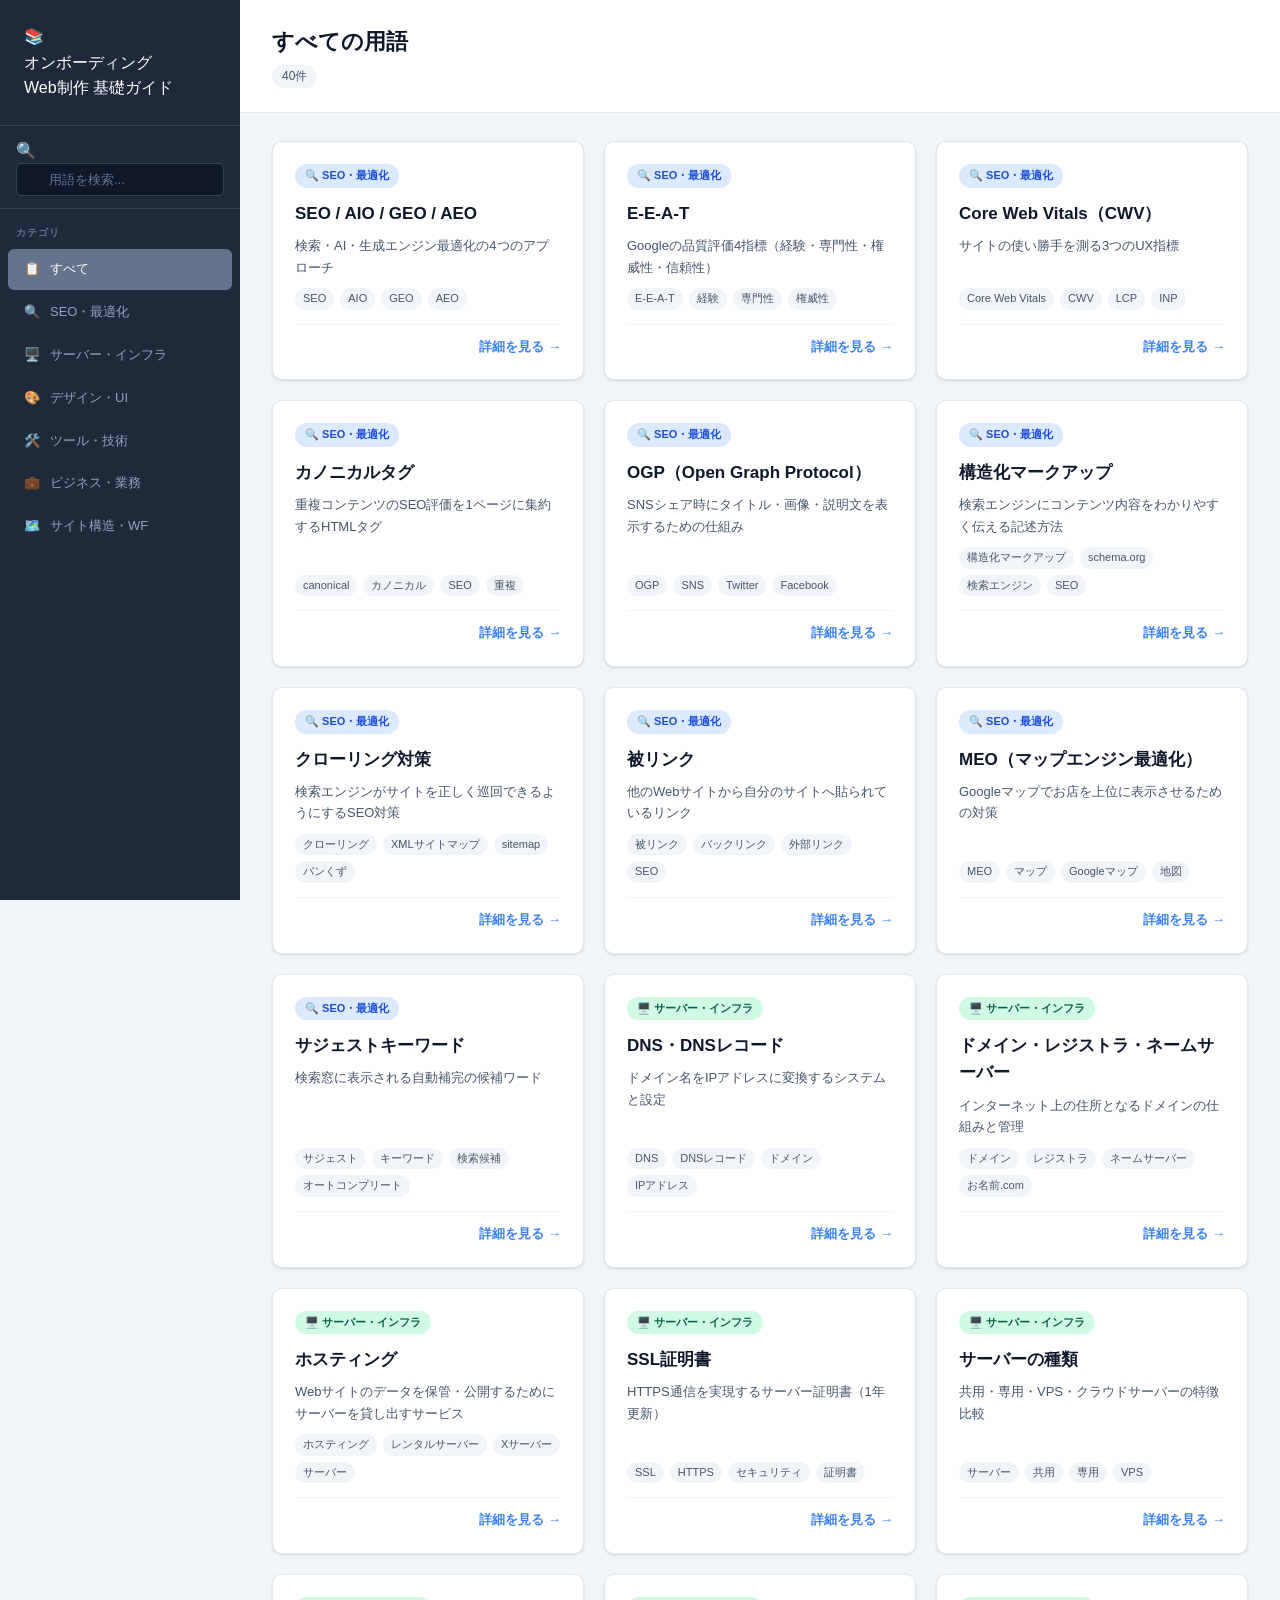
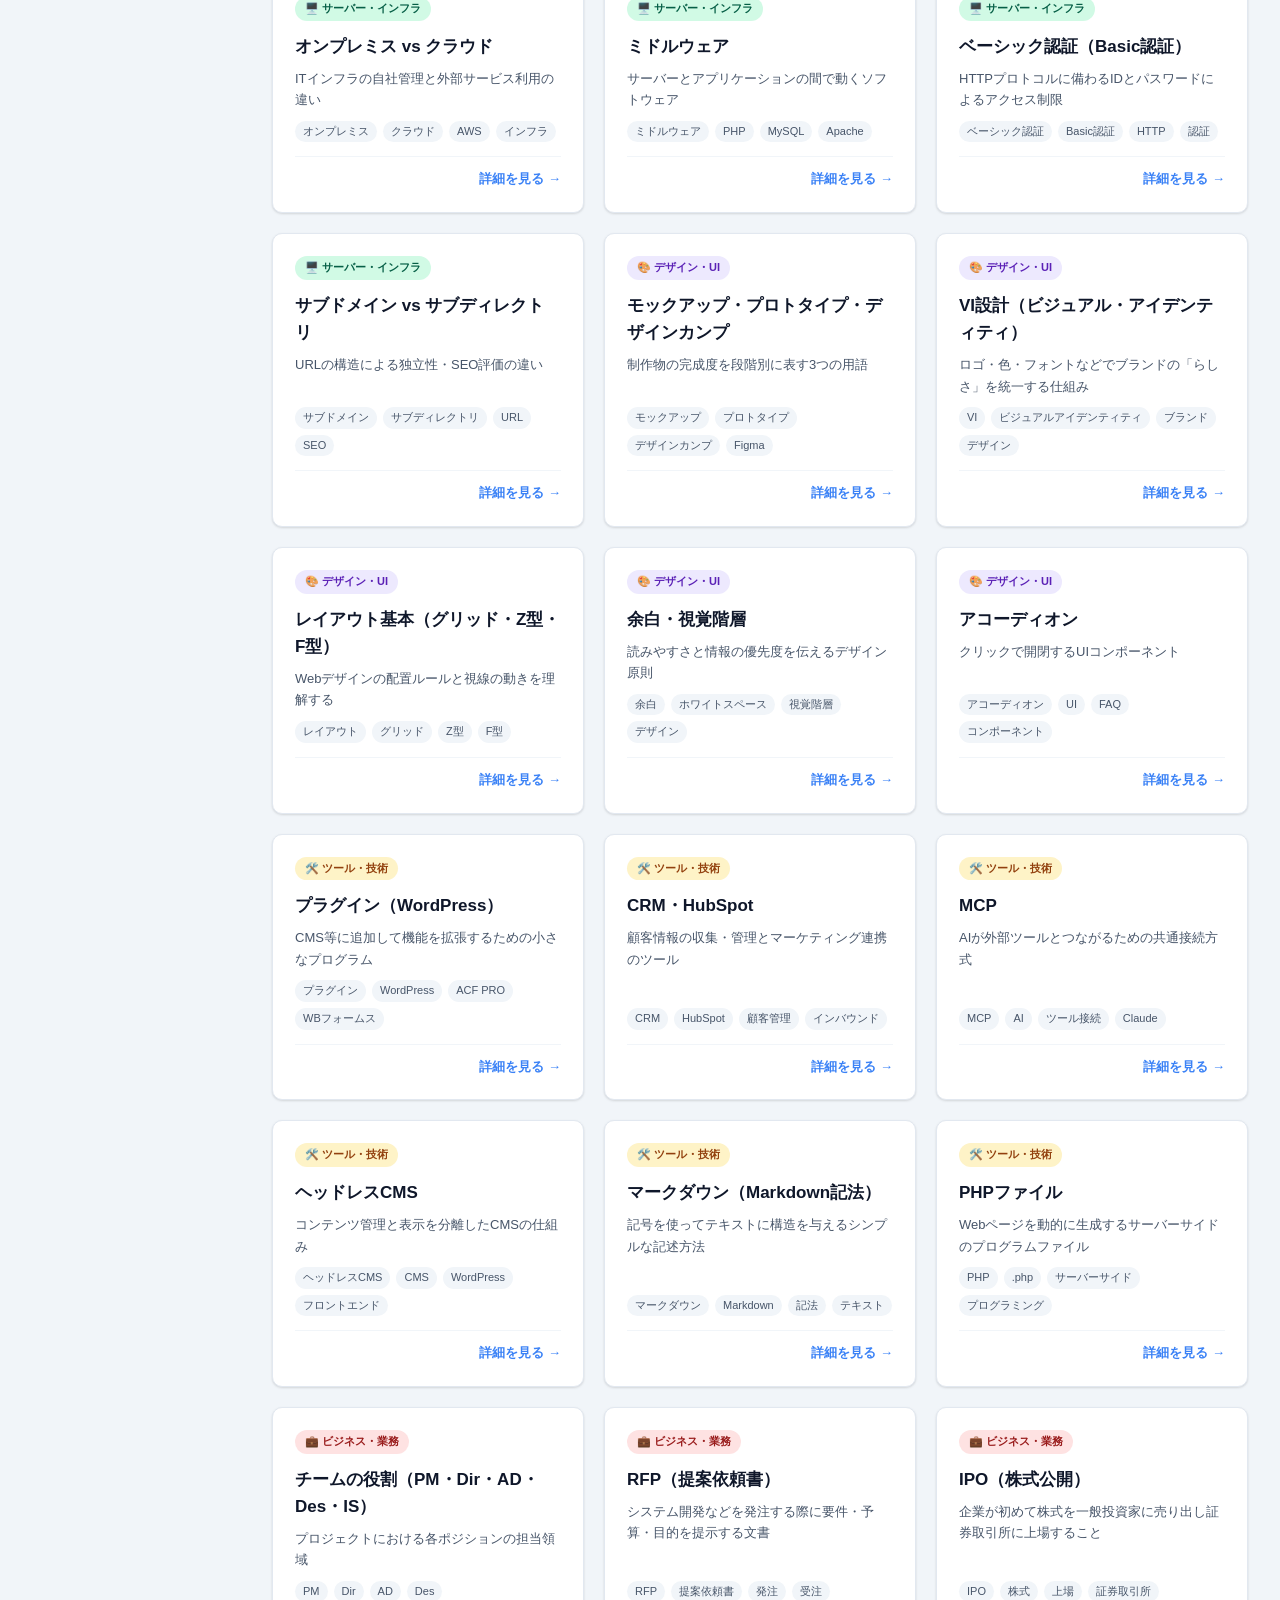
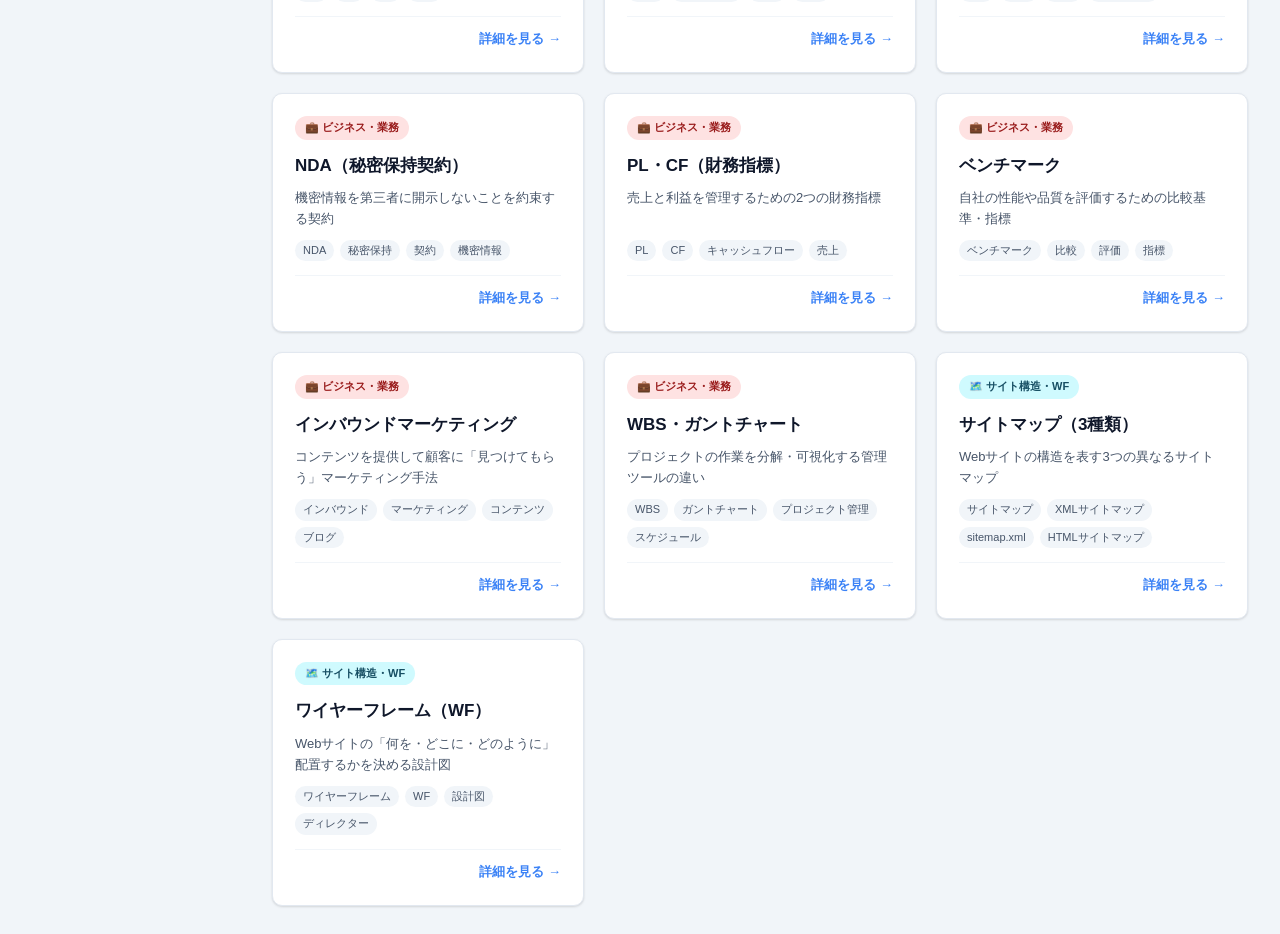
==== index.html @ 0ce2e7a3 "Add onboarding guide site Web制作オンボーディングガイドの初回リリース。 SEO・サーバー・デザイン・ツール・ビジネス・サイト構造の6カテゴリ、40用語を収録。 左サイドバ" ====
<!DOCTYPE html>
<html lang="ja">
<head>
  <meta charset="UTF-8">
  <meta name="viewport" content="width=device-width, initial-scale=1.0">
  <title>オンボーディングガイド | Web制作基礎知識</title>
  <link rel="stylesheet" href="style.css">
</head>
<body>
<div class="layout">

  <!-- ===== SIDEBAR ===== -->
  <aside class="sidebar">
    <div class="sidebar-logo">
      <span class="sidebar-logo-icon">📚</span>
      <div>
        <div class="sidebar-logo-title">オンボーディング</div>
        <div class="sidebar-logo-sub">Web制作 基礎ガイド</div>
      </div>
    </div>

    <div class="sidebar-search">
      <span class="sidebar-search-icon">🔍</span>
      <input type="text" id="searchInput" placeholder="用語を検索..." oninput="handleSearch(this.value)">
    </div>

    <nav class="sidebar-nav">
      <div class="nav-section">カテゴリ</div>
      <div id="categoryList"></div>
    </nav>
  </aside>

  <!-- ===== MAIN ===== -->
  <main class="main-content">
    <div class="content-header">
      <h1 id="pageTitle">すべての用語</h1>
      <div class="meta">
        <span id="termCount" class="count-badge">0件</span>
        <span id="searchLabel" class="search-label" style="display:none"></span>
      </div>
    </div>

    <div class="cards-grid" id="cardsGrid"></div>
    <div class="empty-state" id="emptyState" style="display:none">
      <div style="font-size:48px;margin-bottom:16px">🔍</div>
      <h3>該当する用語が見つかりません</h3>
      <p>別のキーワードで検索してみてください</p>
    </div>
  </main>
</div>

<script src="data.js"></script>
<script>
  let currentCategory = 'all';
  let currentSearch = '';

  // ── カテゴリリストを描画
  function renderCategories() {
    const list = document.getElementById('categoryList');
    list.innerHTML = CATEGORIES.map(cat => `
      <div class="nav-item ${cat.id === currentCategory ? 'active' : ''}"
           onclick="selectCategory('${cat.id}')"
           style="${cat.id === currentCategory ? 'background:'+cat.color : ''}">
        <span class="nav-item-icon">${cat.icon}</span>
        <span class="nav-item-label">${cat.label}</span>
      </div>
    `).join('');
  }

  // ── カード一覧を描画
  function renderCards() {
    const filtered = TERMS.filter(t => {
      const matchCat = currentCategory === 'all' || t.category === currentCategory;
      const q = currentSearch.toLowerCase();
      const matchSearch = !q
        || t.title.toLowerCase().includes(q)
        || t.shortDesc.toLowerCase().includes(q)
        || t.tags.some(tag => tag.toLowerCase().includes(q));
      return matchCat && matchSearch;
    });

    const grid = document.getElementById('cardsGrid');
    const empty = document.getElementById('emptyState');
    const countEl = document.getElementById('termCount');

    countEl.textContent = filtered.length + '件';

    if (filtered.length === 0) {
      grid.style.display = 'none';
      empty.style.display = 'block';
      return;
    }
    grid.style.display = 'grid';
    empty.style.display = 'none';

    const cat = CATEGORIES.find(c => c.id === currentCategory) || CATEGORIES[0];

    grid.innerHTML = filtered.map(term => {
      const termCat = CATEGORIES.find(c => c.id === term.category);
      const tagClass = 'tag-' + term.category;
      return `
        <div class="term-card" onclick="goDetail('${term.id}')">
          <span class="card-category-tag ${tagClass}">${termCat ? termCat.icon + ' ' + termCat.label : ''}</span>
          <div class="card-title">${highlight(term.title, currentSearch)}</div>
          <div class="card-desc">${highlight(term.shortDesc, currentSearch)}</div>
          <div class="card-tags">
            ${term.tags.slice(0,4).map(t => `<span class="tag">${t}</span>`).join('')}
          </div>
          <div class="card-footer">
            <span class="card-link">詳細を見る →</span>
          </div>
        </div>`;
    }).join('');
  }

  // ── ページタイトル更新
  function updateTitle() {
    const cat = CATEGORIES.find(c => c.id === currentCategory);
    document.getElementById('pageTitle').textContent =
      currentCategory === 'all' ? 'すべての用語' : cat.label;

    const label = document.getElementById('searchLabel');
    if (currentSearch) {
      label.style.display = 'inline';
      label.textContent = '「' + currentSearch + '」で検索中';
    } else {
      label.style.display = 'none';
    }
  }

  // ── カテゴリ選択
  function selectCategory(id) {
    currentCategory = id;
    currentSearch = '';
    document.getElementById('searchInput').value = '';
    updateTitle();
    renderCategories();
    renderCards();
  }

  // ── 検索
  function handleSearch(val) {
    currentSearch = val;
    updateTitle();
    renderCards();
  }

  // ── 詳細ページへ
  function goDetail(id) {
    location.href = 'detail.html?id=' + id;
  }

  // ── 検索ハイライト
  function highlight(text, q) {
    if (!q) return text;
    const re = new RegExp('(' + q.replace(/[.*+?^${}()|[\]\\]/g, '\\$&') + ')', 'gi');
    return text.replace(re, '<mark>$1</mark>');
  }

  // ── URL パラメータからカテゴリ復元
  const params = new URLSearchParams(location.search);
  if (params.get('category')) currentCategory = params.get('category');

  // ── 初期描画
  renderCategories();
  updateTitle();
  renderCards();
</script>
</body>
</html>
---- style.css ----
/* ============================================================
   Japanese Web Development Onboarding Guide - Shared Styles
   ============================================================ */

/* CSS Variables */
:root {
  --sidebar-bg: #1e293b;
  --sidebar-width: 240px;
  --primary: #3b82f6;
  --primary-dark: #2563eb;
  --accent: #7c3aed;
  --success: #059669;
  --warning: #d97706;
  --danger: #dc2626;
  --cyan: #0891b2;

  --gray-50: #f8fafc;
  --gray-100: #f1f5f9;
  --gray-200: #e2e8f0;
  --gray-300: #cbd5e1;
  --gray-400: #94a3b8;
  --gray-500: #64748b;
  --gray-600: #475569;
  --gray-700: #334155;
  --gray-800: #1e293b;
  --gray-900: #0f172a;

  --radius: 10px;
  --shadow: 0 1px 3px rgba(0,0,0,0.08), 0 1px 2px rgba(0,0,0,0.06);
  --shadow-lg: 0 10px 15px -3px rgba(0,0,0,0.1), 0 4px 6px -2px rgba(0,0,0,0.05);
}

/* Reset & Base */
*, *::before, *::after {
  box-sizing: border-box;
  margin: 0;
  padding: 0;
}

html {
  font-size: 16px;
}

body {
  font-family: -apple-system, BlinkMacSystemFont, 'Segoe UI', 'Noto Sans JP', sans-serif;
  color: var(--gray-900);
  background: #f1f5f9;
  line-height: 1.6;
}

/* ============================================================
   Layout
   ============================================================ */

.layout {
  display: flex;
  min-height: 100vh;
}

.sidebar {
  position: fixed;
  left: 0;
  top: 0;
  width: var(--sidebar-width);
  height: 100vh;
  background: var(--sidebar-bg);
  overflow-y: auto;
  z-index: 100;
  /* Hide scrollbar */
  scrollbar-width: none;
  -ms-overflow-style: none;
}

.sidebar::-webkit-scrollbar {
  display: none;
}

.main-content {
  margin-left: var(--sidebar-width);
  flex: 1;
  min-height: 100vh;
  background: #f1f5f9;
}

/* ============================================================
   Sidebar Styles
   ============================================================ */

.sidebar-logo {
  padding: 24px;
  border-bottom: 1px solid #334155;
  color: #ffffff;
}

.sidebar-logo .logo-title {
  font-size: 14px;
  font-weight: 700;
  color: #ffffff;
  display: block;
}

.sidebar-logo .logo-subtitle {
  font-size: 11px;
  color: #64748b;
  display: block;
  margin-top: 4px;
}

.sidebar-search {
  padding: 12px 16px;
  border-bottom: 1px solid #334155;
}

.sidebar-search .search-wrap {
  position: relative;
}

.sidebar-search .search-icon {
  position: absolute;
  left: 10px;
  top: 50%;
  transform: translateY(-50%);
  color: #64748b;
  font-size: 14px;
  pointer-events: none;
}

.sidebar-search input {
  width: 100%;
  background: #0f172a;
  color: #ffffff;
  border: 1px solid #334155;
  border-radius: 6px;
  padding: 8px 10px 8px 32px;
  font-size: 13px;
  outline: none;
  transition: border-color 0.2s;
}

.sidebar-search input::placeholder {
  color: #64748b;
}

.sidebar-search input:focus {
  border-color: var(--primary);
}

.nav-section {
  padding: 16px 16px 6px;
  font-size: 10px;
  font-weight: 700;
  letter-spacing: 0.1em;
  text-transform: uppercase;
  color: #64748b;
}

.nav-item {
  display: flex;
  align-items: center;
  gap: 10px;
  padding: 10px 16px;
  color: #94a3b8;
  cursor: pointer;
  border-radius: 6px;
  margin: 2px 8px;
  font-size: 13px;
  transition: background 0.15s, color 0.15s;
  user-select: none;
}

.nav-item:hover {
  background: #334155;
  color: #ffffff;
}

.nav-item.active {
  background: var(--primary);
  color: #ffffff;
}

.nav-item .nav-icon {
  font-size: 16px;
  flex-shrink: 0;
}

.nav-item .nav-label {
  flex: 1;
}

.nav-item .nav-count {
  font-size: 11px;
  background: rgba(255,255,255,0.15);
  border-radius: 999px;
  padding: 1px 7px;
}

/* ============================================================
   Main Content Header
   ============================================================ */

.content-header {
  background: #ffffff;
  padding: 24px 32px;
  border-bottom: 1px solid var(--gray-200);
  position: sticky;
  top: 0;
  z-index: 10;
}

.content-header h1 {
  font-size: 22px;
  font-weight: 700;
  color: var(--gray-900);
}

.content-header .meta {
  display: flex;
  gap: 12px;
  align-items: center;
  margin-top: 6px;
  color: var(--gray-500);
  font-size: 13px;
}

.content-header .meta .count-badge {
  background: var(--gray-100);
  border-radius: 999px;
  padding: 2px 10px;
  font-size: 12px;
  color: var(--gray-600);
}

/* ============================================================
   Card Grid
   ============================================================ */

.cards-grid {
  display: grid;
  grid-template-columns: repeat(auto-fill, minmax(300px, 1fr));
  gap: 20px;
  padding: 28px 32px;
}

.term-card {
  background: #ffffff;
  border: 1px solid var(--gray-200);
  border-radius: var(--radius);
  padding: 22px;
  box-shadow: var(--shadow);
  cursor: pointer;
  transition: transform 0.2s, box-shadow 0.2s;
  display: flex;
  flex-direction: column;
}

.term-card:hover {
  transform: translateY(-3px);
  box-shadow: var(--shadow-lg);
}

.card-category-tag {
  display: inline-block;
  font-size: 11px;
  font-weight: 700;
  padding: 3px 10px;
  border-radius: 999px;
  width: fit-content;
  margin-bottom: 12px;
}

.card-title {
  font-size: 17px;
  font-weight: 700;
  color: var(--gray-900);
  margin-bottom: 8px;
}

.card-desc {
  font-size: 13px;
  color: var(--gray-600);
  line-height: 1.65;
  flex: 1;
}

.card-footer {
  margin-top: 14px;
  padding-top: 12px;
  border-top: 1px solid var(--gray-100);
  display: flex;
  justify-content: flex-end;
}

.card-link {
  text-decoration: none;
  font-size: 13px;
  font-weight: 600;
  color: var(--primary);
}

.card-link:hover {
  text-decoration: underline;
}

.card-tags {
  display: flex;
  flex-wrap: wrap;
  gap: 6px;
  margin-top: 10px;
}

/* ============================================================
   Tag Pills
   ============================================================ */

.tag {
  display: inline-block;
  font-size: 11px;
  padding: 2px 8px;
  border-radius: 999px;
  background: var(--gray-100);
  color: var(--gray-600);
}

.tag-seo {
  background: #dbeafe;
  color: #1d4ed8;
}

.tag-server {
  background: #d1fae5;
  color: #065f46;
}

.tag-design {
  background: #ede9fe;
  color: #5b21b6;
}

.tag-tool {
  background: #fef3c7;
  color: #92400e;
}

.tag-biz {
  background: #fee2e2;
  color: #991b1b;
}

.tag-structure {
  background: #cffafe;
  color: #164e63;
}

/* ============================================================
   Detail Page
   ============================================================ */

.back-btn {
  display: inline-flex;
  align-items: center;
  gap: 6px;
  margin: 24px 32px;
  color: var(--gray-600);
  text-decoration: none;
  font-size: 14px;
  transition: color 0.15s;
}

.back-btn:hover {
  color: var(--primary);
}

.detail-header {
  padding: 0 32px 24px;
  border-bottom: 1px solid var(--gray-200);
  margin-bottom: 32px;
}

.detail-header h1 {
  font-size: 28px;
  font-weight: 800;
  color: var(--gray-900);
  margin: 12px 0;
}

.detail-header .detail-meta {
  display: flex;
  gap: 10px;
  align-items: center;
  margin-top: 8px;
  flex-wrap: wrap;
}

.detail-body {
  padding: 0 32px 48px;
  max-width: 860px;
}

/* ============================================================
   Detail Content Components
   ============================================================ */

.dc-section {
  margin-bottom: 32px;
}

.dc-section h2 {
  font-size: 18px;
  font-weight: 700;
  color: var(--gray-900);
  margin-bottom: 14px;
  padding-bottom: 8px;
  border-bottom: 2px solid var(--gray-100);
}

.dc-section h3 {
  font-size: 15px;
  font-weight: 700;
  color: var(--gray-800);
  margin: 16px 0 10px;
}

.dc-section p {
  font-size: 14px;
  color: var(--gray-700);
  line-height: 1.75;
  margin-bottom: 12px;
}

.dc-section ul,
.dc-section ol {
  padding-left: 20px;
  font-size: 14px;
  color: var(--gray-700);
  line-height: 1.8;
}

.dc-section li {
  margin-bottom: 6px;
}

/* Highlight boxes */
.highlight {
  padding: 16px 20px;
  border-radius: 8px;
  font-size: 14px;
  margin: 14px 0;
  line-height: 1.75;
}

.hl-blue {
  background: #dbeafe;
  border-left: 4px solid var(--primary);
  color: #1e40af;
}

.hl-green {
  background: #d1fae5;
  border-left: 4px solid var(--success);
  color: #065f46;
}

.hl-yellow {
  background: #fef3c7;
  border-left: 4px solid var(--warning);
  color: #92400e;
}

.hl-purple {
  background: #ede9fe;
  border-left: 4px solid var(--accent);
  color: #5b21b6;
}

/* Code block */
.code-block {
  background: #1e293b;
  color: #e2e8f0;
  padding: 20px 24px;
  border-radius: 8px;
  font-family: 'Courier New', Courier, monospace;
  font-size: 13px;
  line-height: 1.9;
  margin: 14px 0;
  overflow-x: auto;
  white-space: pre;
}

/* Data table */
.data-table-wrap {
  border-radius: 10px;
  border: 1px solid var(--gray-200);
  overflow: auto;
  margin: 14px 0;
}

.data-table {
  width: 100%;
  border-collapse: collapse;
  font-size: 14px;
  background: #ffffff;
}

.data-table thead th {
  background: var(--gray-800);
  color: #ffffff;
  padding: 12px 18px;
  text-align: left;
  font-weight: 700;
  font-size: 13px;
}

.data-table tbody tr {
  border-bottom: 1px solid var(--gray-100);
  transition: background 0.15s;
}

.data-table tbody tr:hover {
  background: var(--gray-50);
}

.data-table tbody td {
  padding: 12px 18px;
  color: var(--gray-700);
  vertical-align: top;
}

.data-table tbody td:first-child {
  font-weight: 600;
  color: var(--gray-900);
}

/* Step list */
.step-list {
  display: flex;
  flex-direction: column;
  gap: 12px;
  margin: 14px 0;
}

.step-item {
  display: flex;
  gap: 14px;
  align-items: flex-start;
}

.step-num {
  width: 30px;
  height: 30px;
  border-radius: 50%;
  background: var(--primary);
  color: #ffffff;
  font-weight: 700;
  font-size: 13px;
  display: flex;
  align-items: center;
  justify-content: center;
  flex-shrink: 0;
  margin-top: 2px;
}

.step-content {
  flex: 1;
  background: #ffffff;
  border: 1px solid var(--gray-200);
  border-radius: 8px;
  padding: 14px 18px;
}

.step-content strong {
  font-size: 14px;
  color: var(--gray-900);
  display: block;
  margin-bottom: 4px;
}

.step-content span {
  font-size: 13px;
  color: var(--gray-600);
}

/* Diagram */
.diagram {
  background: var(--gray-800);
  color: #e2e8f0;
  padding: 24px;
  border-radius: 10px;
  font-family: monospace;
  font-size: 14px;
  line-height: 2.2;
  margin: 14px 0;
}

.diagram .node {
  display: inline-block;
  background: #334155;
  border: 1px solid #475569;
  border-radius: 6px;
  padding: 3px 14px;
  color: #93c5fd;
  font-weight: 700;
}

.diagram .arrow {
  color: #64748b;
}

/* Comparison grid */
.comparison-grid {
  display: grid;
  grid-template-columns: 1fr 1fr;
  gap: 16px;
  margin: 14px 0;
}

.comparison-card {
  background: #ffffff;
  border: 2px solid var(--gray-200);
  border-radius: 10px;
  padding: 18px 20px;
}

.comparison-card h4 {
  font-size: 14px;
  font-weight: 700;
  color: var(--gray-900);
  margin-bottom: 10px;
  padding-bottom: 8px;
  border-bottom: 1px solid var(--gray-100);
}

.comparison-card ul {
  padding-left: 16px;
}

.comparison-card li {
  font-size: 13px;
  color: var(--gray-700);
  margin-bottom: 5px;
}

/* Related terms */
.related-terms {
  display: flex;
  flex-wrap: wrap;
  gap: 8px;
  margin-top: 8px;
}

/* ============================================================
   Empty State
   ============================================================ */

.empty-state {
  text-align: center;
  padding: 80px 32px;
  color: var(--gray-500);
}

.empty-state h3 {
  font-size: 18px;
  color: var(--gray-700);
  margin-bottom: 8px;
}

/* ============================================================
   Search Highlight
   ============================================================ */

mark {
  background: #fef08a;
  color: inherit;
  border-radius: 2px;
  padding: 0 2px;
}
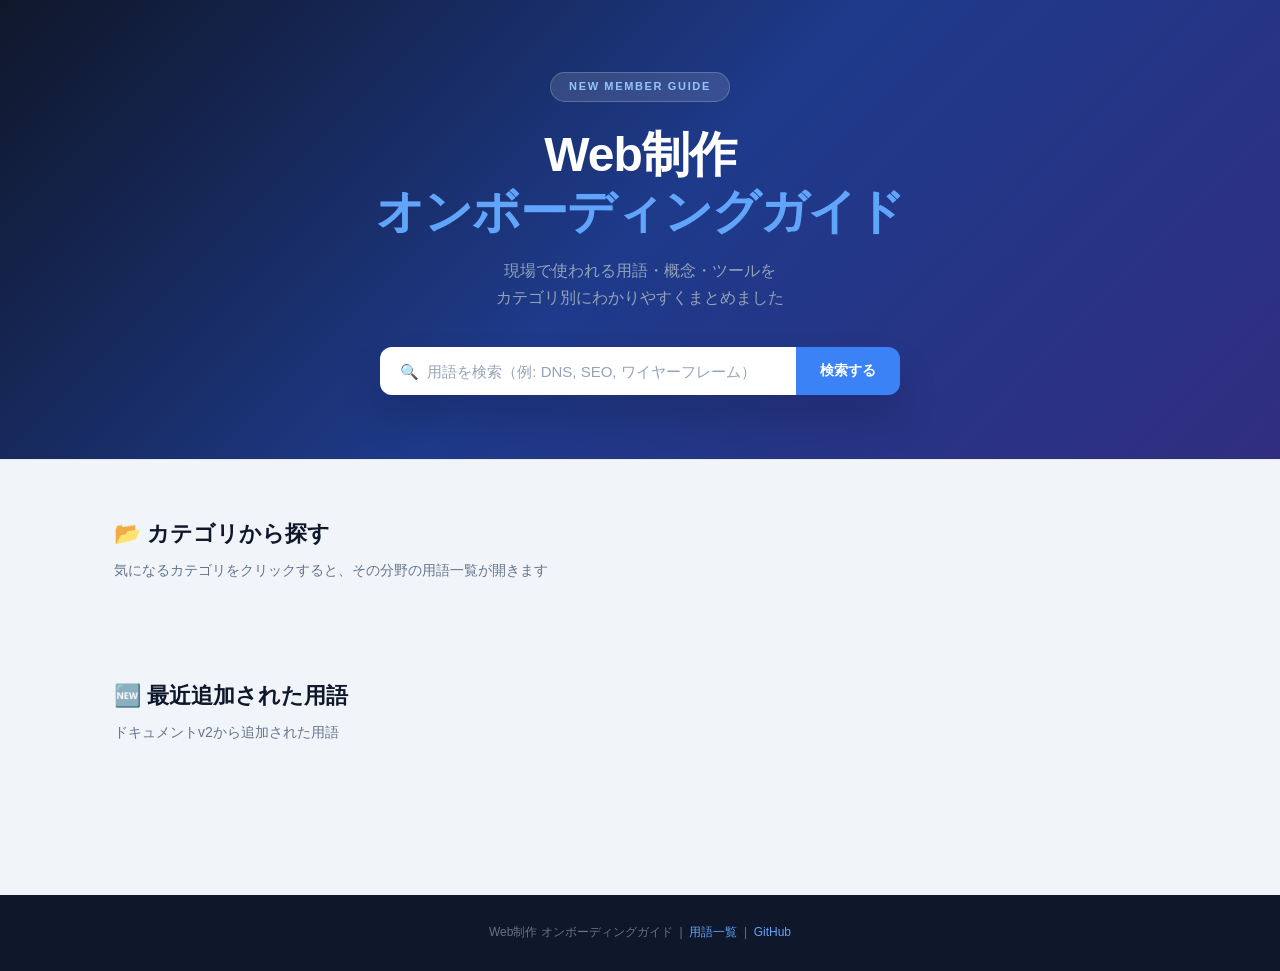
==== commit 1b099f53: "Add TOP page, 10 new terms from docx v2, design overhaul - index.html: new hero TOP page with catego" ====
--- a/index.html
+++ b/index.html
@@ -3,168 +3,153 @@
 <head>
   <meta charset="UTF-8">
   <meta name="viewport" content="width=device-width, initial-scale=1.0">
-  <title>オンボーディングガイド | Web制作基礎知識</title>
+  <title>Web制作 オンボーディングガイド</title>
   <link rel="stylesheet" href="style.css">
 </head>
 <body>
-<div class="layout">
 
-  <!-- ===== SIDEBAR ===== -->
-  <aside class="sidebar">
-    <div class="sidebar-logo">
-      <span class="sidebar-logo-icon">📚</span>
-      <div>
-        <div class="sidebar-logo-title">オンボーディング</div>
-        <div class="sidebar-logo-sub">Web制作 基礎ガイド</div>
-      </div>
-    </div>
+<!-- ===== HERO ===== -->
+<header class="top-hero">
+  <div class="top-hero-badge">New Member Guide</div>
+  <h1>Web制作<br><span>オンボーディングガイド</span></h1>
+  <p class="top-hero-sub">現場で使われる用語・概念・ツールを<br>カテゴリ別にわかりやすくまとめました</p>
+  <div class="top-search-wrap">
+    <input type="text" id="heroSearch" placeholder="🔍  用語を検索（例: DNS, SEO, ワイヤーフレーム）"
+      onkeydown="if(event.key==='Enter')doSearch()">
+    <button class="top-search-btn" onclick="doSearch()">検索する</button>
+  </div>
+</header>
 
-    <div class="sidebar-search">
-      <span class="sidebar-search-icon">🔍</span>
-      <input type="text" id="searchInput" placeholder="用語を検索..." oninput="handleSearch(this.value)">
-    </div>
+<!-- ===== STATS ===== -->
+<div class="top-stats" id="statsBar">
+  <!-- JS で描画 -->
+</div>
 
-    <nav class="sidebar-nav">
-      <div class="nav-section">カテゴリ</div>
-      <div id="categoryList"></div>
-    </nav>
-  </aside>
+<!-- ===== MAIN ===== -->
+<main class="top-main">
 
-  <!-- ===== MAIN ===== -->
-  <main class="main-content">
-    <div class="content-header">
-      <h1 id="pageTitle">すべての用語</h1>
-      <div class="meta">
-        <span id="termCount" class="count-badge">0件</span>
-        <span id="searchLabel" class="search-label" style="display:none"></span>
-      </div>
-    </div>
+  <!-- カテゴリ一覧 -->
+  <div>
+    <h2 class="top-section-title">📂 カテゴリから探す</h2>
+    <p class="top-section-sub">気になるカテゴリをクリックすると、その分野の用語一覧が開きます</p>
+    <div class="cat-grid" id="catGrid"><!-- JS --></div>
+  </div>
 
-    <div class="cards-grid" id="cardsGrid"></div>
-    <div class="empty-state" id="emptyState" style="display:none">
-      <div style="font-size:48px;margin-bottom:16px">🔍</div>
-      <h3>該当する用語が見つかりません</h3>
-      <p>別のキーワードで検索してみてください</p>
-    </div>
-  </main>
-</div>
+  <!-- 新着・追加用語 -->
+  <div class="top-recent">
+    <h2 class="top-section-title">🆕 最近追加された用語</h2>
+    <p class="top-section-sub">ドキュメントv2から追加された用語</p>
+    <div class="recent-grid" id="recentGrid"><!-- JS --></div>
+  </div>
+
+</main>
+
+<!-- ===== FOOTER ===== -->
+<footer class="top-footer">
+  <p>Web制作 オンボーディングガイド &nbsp;|&nbsp;
+    <a href="list.html">用語一覧</a> &nbsp;|&nbsp;
+    <a href="https://github.com/nw-ikeda/onboarding-guide" target="_blank">GitHub</a>
+  </p>
+</footer>
 
 <script src="data.js"></script>
 <script>
-  let currentCategory = 'all';
-  let currentSearch = '';
+  /* ── カテゴリの補足説明 */
+  const CAT_DESCS = {
+    seo:       'SEO・AIO・GEO・AEO・E-E-A-T・CWV・カノニカル・被リンク など',
+    server:    'DNS・ドメイン・サーバー種類・SSL・サーバー移行・API など',
+    design:    'レイアウト・WF・デザインカンプ・VI設計・余白・視覚階層 など',
+    tool:      'WordPress・CRM・Markdown・API・リポジトリ・PHP など',
+    biz:       'PM/Dir/AD・契約書フロー・PL/CF・インバウンドマーケ など',
+    structure: 'サイトマップ3種・WF作成7ステップ・機能/非機能要件 など',
+  };
 
-  // ── カテゴリリストを描画
-  function renderCategories() {
-    const list = document.getElementById('categoryList');
-    list.innerHTML = CATEGORIES.map(cat => `
-      <div class="nav-item ${cat.id === currentCategory ? 'active' : ''}"
-           onclick="selectCategory('${cat.id}')"
-           style="${cat.id === currentCategory ? 'background:'+cat.color : ''}">
-        <span class="nav-item-icon">${cat.icon}</span>
-        <span class="nav-item-label">${cat.label}</span>
+  /* ── カテゴリアイコン背景色 */
+  const CAT_BG = {
+    seo: '#dbeafe', server: '#d1fae5', design: '#ede9fe',
+    tool: '#fef3c7', biz: '#fee2e2', structure: '#cffafe',
+  };
+
+  /* ── 最近追加した用語 ID (docx v2 から追加) */
+  const RECENT_IDS = [
+    'dr','rich-results','responsive','functional-req',
+    'chaos-map','server-migration','api','dns-advanced',
+    'repository','contract-flow'
+  ];
+
+  /* ── Stats */
+  function renderStats() {
+    const total = TERMS.length;
+    const cats  = CATEGORIES.filter(c => c.id !== 'all').length;
+    document.getElementById('statsBar').innerHTML = `
+      <div class="top-stat-item">
+        <div class="top-stat-num">${total}</div>
+        <div class="top-stat-label">収録用語数</div>
       </div>
-    `).join('');
+      <div class="top-stat-item">
+        <div class="top-stat-num">${cats}</div>
+        <div class="top-stat-label">カテゴリ数</div>
+      </div>
+      <div class="top-stat-item">
+        <div class="top-stat-num">+${RECENT_IDS.length}</div>
+        <div class="top-stat-label">今回追加</div>
+      </div>`;
   }
 
-  // ── カード一覧を描画
-  function renderCards() {
-    const filtered = TERMS.filter(t => {
-      const matchCat = currentCategory === 'all' || t.category === currentCategory;
-      const q = currentSearch.toLowerCase();
-      const matchSearch = !q
-        || t.title.toLowerCase().includes(q)
-        || t.shortDesc.toLowerCase().includes(q)
-        || t.tags.some(tag => tag.toLowerCase().includes(q));
-      return matchCat && matchSearch;
-    });
-
-    const grid = document.getElementById('cardsGrid');
-    const empty = document.getElementById('emptyState');
-    const countEl = document.getElementById('termCount');
-
-    countEl.textContent = filtered.length + '件';
-
-    if (filtered.length === 0) {
-      grid.style.display = 'none';
-      empty.style.display = 'block';
-      return;
-    }
-    grid.style.display = 'grid';
-    empty.style.display = 'none';
-
-    const cat = CATEGORIES.find(c => c.id === currentCategory) || CATEGORIES[0];
-
-    grid.innerHTML = filtered.map(term => {
-      const termCat = CATEGORIES.find(c => c.id === term.category);
-      const tagClass = 'tag-' + term.category;
+  /* ── Category Cards */
+  function renderCatGrid() {
+    const cats = CATEGORIES.filter(c => c.id !== 'all');
+    document.getElementById('catGrid').innerHTML = cats.map(cat => {
+      const count = TERMS.filter(t => t.category === cat.id).length;
+      const bg    = CAT_BG[cat.id] || '#f1f5f9';
       return `
-        <div class="term-card" onclick="goDetail('${term.id}')">
-          <span class="card-category-tag ${tagClass}">${termCat ? termCat.icon + ' ' + termCat.label : ''}</span>
-          <div class="card-title">${highlight(term.title, currentSearch)}</div>
-          <div class="card-desc">${highlight(term.shortDesc, currentSearch)}</div>
-          <div class="card-tags">
-            ${term.tags.slice(0,4).map(t => `<span class="tag">${t}</span>`).join('')}
+        <a class="cat-card" href="list.html?category=${cat.id}">
+          <div class="cat-card-top">
+            <div class="cat-icon-wrap" style="background:${bg}">${cat.icon}</div>
+            <span class="cat-card-count">${count}件</span>
           </div>
-          <div class="card-footer">
-            <span class="card-link">詳細を見る →</span>
+          <div class="cat-card-body">
+            <div class="cat-card-title">${cat.label}</div>
+            <div class="cat-card-desc">${CAT_DESCS[cat.id] || ''}</div>
           </div>
-        </div>`;
+          <div class="cat-card-footer">
+            <span class="cat-card-link">一覧を見る →</span>
+          </div>
+        </a>`;
     }).join('');
   }
 
-  // ── ページタイトル更新
-  function updateTitle() {
-    const cat = CATEGORIES.find(c => c.id === currentCategory);
-    document.getElementById('pageTitle').textContent =
-      currentCategory === 'all' ? 'すべての用語' : cat.label;
-
-    const label = document.getElementById('searchLabel');
-    if (currentSearch) {
-      label.style.display = 'inline';
-      label.textContent = '「' + currentSearch + '」で検索中';
-    } else {
-      label.style.display = 'none';
-    }
+  /* ── Recent Terms */
+  function renderRecent() {
+    const items = RECENT_IDS
+      .map(id => TERMS.find(t => t.id === id))
+      .filter(Boolean);
+    document.getElementById('recentGrid').innerHTML = items.map(term => {
+      const cat = CATEGORIES.find(c => c.id === term.category);
+      const bg  = CAT_BG[term.category] || '#f1f5f9';
+      return `
+        <a class="recent-item" href="detail.html?id=${term.id}">
+          <div class="recent-item-icon" style="background:${bg}">${cat ? cat.icon : '📄'}</div>
+          <div class="recent-item-body">
+            <div class="recent-item-title">${term.title}</div>
+            <div class="recent-item-desc">${term.shortDesc}</div>
+          </div>
+          <span class="recent-item-arrow">›</span>
+        </a>`;
+    }).join('');
   }
 
-  // ── カテゴリ選択
-  function selectCategory(id) {
-    currentCategory = id;
-    currentSearch = '';
-    document.getElementById('searchInput').value = '';
-    updateTitle();
-    renderCategories();
-    renderCards();
+  /* ── Search */
+  function doSearch() {
+    const q = document.getElementById('heroSearch').value.trim();
+    if (q) location.href = 'list.html?q=' + encodeURIComponent(q);
+    else   location.href = 'list.html';
   }
 
-  // ── 検索
-  function handleSearch(val) {
-    currentSearch = val;
-    updateTitle();
-    renderCards();
-  }
-
-  // ── 詳細ページへ
-  function goDetail(id) {
-    location.href = 'detail.html?id=' + id;
-  }
-
-  // ── 検索ハイライト
-  function highlight(text, q) {
-    if (!q) return text;
-    const re = new RegExp('(' + q.replace(/[.*+?^${}()|[\]\\]/g, '\\$&') + ')', 'gi');
-    return text.replace(re, '<mark>$1</mark>');
-  }
-
-  // ── URL パラメータからカテゴリ復元
-  const params = new URLSearchParams(location.search);
-  if (params.get('category')) currentCategory = params.get('category');
-
-  // ── 初期描画
-  renderCategories();
-  updateTitle();
-  renderCards();
+  /* ── Init */
+  renderStats();
+  renderCatGrid();
+  renderRecent();
 </script>
 </body>
 </html>
--- a/style.css
+++ b/style.css
@@ -1,11 +1,10 @@
 /* ============================================================
-   Japanese Web Development Onboarding Guide - Shared Styles
-   ============================================================ */
-
-/* CSS Variables */
+   Web制作 オンボーディングガイド - 共通スタイル
+   ============================================================ */
+
 :root {
-  --sidebar-bg: #1e293b;
-  --sidebar-width: 240px;
+  --sidebar-bg: #0f172a;
+  --sidebar-width: 248px;
   --primary: #3b82f6;
   --primary-dark: #2563eb;
   --accent: #7c3aed;
@@ -25,651 +24,597 @@
   --gray-800: #1e293b;
   --gray-900: #0f172a;
 
-  --radius: 10px;
-  --shadow: 0 1px 3px rgba(0,0,0,0.08), 0 1px 2px rgba(0,0,0,0.06);
-  --shadow-lg: 0 10px 15px -3px rgba(0,0,0,0.1), 0 4px 6px -2px rgba(0,0,0,0.05);
-}
-
-/* Reset & Base */
-*, *::before, *::after {
-  box-sizing: border-box;
-  margin: 0;
-  padding: 0;
-}
-
-html {
-  font-size: 16px;
-}
-
+  --radius: 12px;
+  --radius-sm: 8px;
+  --shadow-sm: 0 1px 2px rgba(0,0,0,0.06);
+  --shadow: 0 2px 8px rgba(0,0,0,0.08), 0 1px 2px rgba(0,0,0,0.04);
+  --shadow-lg: 0 12px 24px rgba(0,0,0,0.12), 0 4px 8px rgba(0,0,0,0.06);
+  --shadow-xl: 0 24px 40px rgba(0,0,0,0.16);
+}
+
+*, *::before, *::after { box-sizing: border-box; margin: 0; padding: 0; }
+html { font-size: 16px; scroll-behavior: smooth; }
 body {
-  font-family: -apple-system, BlinkMacSystemFont, 'Segoe UI', 'Noto Sans JP', sans-serif;
+  font-family: -apple-system, BlinkMacSystemFont, 'Hiragino Kaku Gothic ProN',
+    'Noto Sans JP', 'Segoe UI', sans-serif;
   color: var(--gray-900);
   background: #f1f5f9;
   line-height: 1.6;
 }
 
 /* ============================================================
-   Layout
-   ============================================================ */
-
-.layout {
-  display: flex;
-  min-height: 100vh;
-}
+   SIDEBAR LAYOUT (list / detail pages)
+   ============================================================ */
+.layout { display: flex; min-height: 100vh; }
 
 .sidebar {
-  position: fixed;
-  left: 0;
-  top: 0;
-  width: var(--sidebar-width);
-  height: 100vh;
+  position: fixed; left: 0; top: 0;
+  width: var(--sidebar-width); height: 100vh;
   background: var(--sidebar-bg);
-  overflow-y: auto;
-  z-index: 100;
-  /* Hide scrollbar */
-  scrollbar-width: none;
-  -ms-overflow-style: none;
-}
-
-.sidebar::-webkit-scrollbar {
-  display: none;
-}
+  overflow-y: auto; z-index: 100;
+  scrollbar-width: none; -ms-overflow-style: none;
+  display: flex; flex-direction: column;
+}
+.sidebar::-webkit-scrollbar { display: none; }
 
 .main-content {
   margin-left: var(--sidebar-width);
-  flex: 1;
-  min-height: 100vh;
-  background: #f1f5f9;
-}
-
-/* ============================================================
-   Sidebar Styles
-   ============================================================ */
-
+  flex: 1; min-height: 100vh; background: #f1f5f9;
+}
+
+/* ── Sidebar Logo ── */
 .sidebar-logo {
-  padding: 24px;
-  border-bottom: 1px solid #334155;
-  color: #ffffff;
-}
-
-.sidebar-logo .logo-title {
-  font-size: 14px;
-  font-weight: 700;
-  color: #ffffff;
-  display: block;
-}
-
-.sidebar-logo .logo-subtitle {
-  font-size: 11px;
-  color: #64748b;
-  display: block;
-  margin-top: 4px;
-}
-
+  display: flex; align-items: center; gap: 10px;
+  padding: 20px 16px;
+  border-bottom: 1px solid #1e293b;
+  cursor: pointer;
+  text-decoration: none;
+}
+.sidebar-logo:hover { opacity: 0.85; }
+.sidebar-logo-icon { font-size: 22px; flex-shrink: 0; }
+.sidebar-logo-title {
+  font-size: 13px; font-weight: 700;
+  color: #fff; display: block; line-height: 1.3;
+}
+.sidebar-logo-sub {
+  font-size: 11px; color: #64748b;
+  display: block; margin-top: 2px;
+}
+
+/* ── Sidebar Search ── */
 .sidebar-search {
-  padding: 12px 16px;
-  border-bottom: 1px solid #334155;
-}
-
-.sidebar-search .search-wrap {
+  padding: 12px 12px;
+  border-bottom: 1px solid #1e293b;
   position: relative;
 }
-
-.sidebar-search .search-icon {
-  position: absolute;
-  left: 10px;
-  top: 50%;
+.sidebar-search-icon {
+  position: absolute; left: 22px; top: 50%;
   transform: translateY(-50%);
-  color: #64748b;
-  font-size: 14px;
-  pointer-events: none;
-}
-
+  font-size: 13px; pointer-events: none; opacity: 0.5;
+}
 .sidebar-search input {
   width: 100%;
-  background: #0f172a;
-  color: #ffffff;
-  border: 1px solid #334155;
-  border-radius: 6px;
-  padding: 8px 10px 8px 32px;
-  font-size: 13px;
-  outline: none;
+  background: #1e293b; color: #fff;
+  border: 1px solid #334155; border-radius: 6px;
+  padding: 8px 10px 8px 30px;
+  font-size: 12px; outline: none;
   transition: border-color 0.2s;
-}
-
-.sidebar-search input::placeholder {
-  color: #64748b;
-}
-
-.sidebar-search input:focus {
-  border-color: var(--primary);
-}
-
+  font-family: inherit;
+}
+.sidebar-search input::placeholder { color: #475569; }
+.sidebar-search input:focus { border-color: var(--primary); }
+
+/* ── Nav ── */
+.sidebar-nav { flex: 1; padding: 8px 0 16px; }
 .nav-section {
-  padding: 16px 16px 6px;
-  font-size: 10px;
-  font-weight: 700;
-  letter-spacing: 0.1em;
-  text-transform: uppercase;
-  color: #64748b;
-}
-
+  padding: 12px 16px 4px;
+  font-size: 9px; font-weight: 700;
+  letter-spacing: 0.12em; text-transform: uppercase;
+  color: #475569;
+}
 .nav-item {
-  display: flex;
-  align-items: center;
-  gap: 10px;
-  padding: 10px 16px;
-  color: #94a3b8;
-  cursor: pointer;
-  border-radius: 6px;
-  margin: 2px 8px;
-  font-size: 13px;
+  display: flex; align-items: center; gap: 9px;
+  padding: 9px 12px; margin: 2px 8px;
+  color: #94a3b8; cursor: pointer;
+  border-radius: 8px; font-size: 13px;
   transition: background 0.15s, color 0.15s;
   user-select: none;
 }
-
-.nav-item:hover {
-  background: #334155;
-  color: #ffffff;
-}
-
-.nav-item.active {
-  background: var(--primary);
-  color: #ffffff;
-}
-
-.nav-item .nav-icon {
-  font-size: 16px;
-  flex-shrink: 0;
-}
-
-.nav-item .nav-label {
-  flex: 1;
-}
-
-.nav-item .nav-count {
-  font-size: 11px;
-  background: rgba(255,255,255,0.15);
-  border-radius: 999px;
-  padding: 1px 7px;
-}
-
-/* ============================================================
-   Main Content Header
-   ============================================================ */
-
+.nav-item:hover { background: #1e293b; color: #fff; }
+.nav-item.active { color: #fff; }
+.nav-item-icon { font-size: 15px; flex-shrink: 0; }
+.nav-item-label { flex: 1; font-weight: 500; }
+.nav-item-count {
+  font-size: 10px; background: rgba(255,255,255,0.12);
+  border-radius: 999px; padding: 1px 7px; flex-shrink: 0;
+}
+
+/* ── Sidebar Footer ── */
+.sidebar-footer {
+  padding: 12px 16px;
+  border-top: 1px solid #1e293b;
+}
+.sidebar-home-btn {
+  display: flex; align-items: center; gap: 8px;
+  color: #64748b; text-decoration: none;
+  font-size: 12px; padding: 8px 4px;
+  transition: color 0.15s;
+}
+.sidebar-home-btn:hover { color: #94a3b8; }
+
+/* ============================================================
+   CONTENT HEADER
+   ============================================================ */
 .content-header {
-  background: #ffffff;
-  padding: 24px 32px;
+  background: #fff;
+  padding: 20px 32px;
   border-bottom: 1px solid var(--gray-200);
-  position: sticky;
-  top: 0;
-  z-index: 10;
-}
-
-.content-header h1 {
-  font-size: 22px;
-  font-weight: 700;
-  color: var(--gray-900);
-}
-
-.content-header .meta {
-  display: flex;
-  gap: 12px;
-  align-items: center;
-  margin-top: 6px;
-  color: var(--gray-500);
-  font-size: 13px;
-}
-
-.content-header .meta .count-badge {
-  background: var(--gray-100);
-  border-radius: 999px;
-  padding: 2px 10px;
-  font-size: 12px;
-  color: var(--gray-600);
-}
-
-/* ============================================================
-   Card Grid
-   ============================================================ */
-
+  position: sticky; top: 0; z-index: 10;
+  display: flex; align-items: center;
+  justify-content: space-between; gap: 16px;
+}
+.content-header-left h1 {
+  font-size: 20px; font-weight: 700; color: var(--gray-900);
+}
+.content-header-left .meta {
+  display: flex; gap: 10px; align-items: center;
+  margin-top: 4px; font-size: 12px; color: var(--gray-500);
+}
+.count-badge {
+  background: var(--gray-100); border-radius: 999px;
+  padding: 2px 10px; font-size: 12px; color: var(--gray-600);
+}
+.search-label { color: var(--primary); font-weight: 600; }
+
+/* ============================================================
+   TERM CARDS
+   ============================================================ */
 .cards-grid {
   display: grid;
   grid-template-columns: repeat(auto-fill, minmax(300px, 1fr));
-  gap: 20px;
-  padding: 28px 32px;
+  gap: 18px; padding: 24px 32px;
 }
 
 .term-card {
-  background: #ffffff;
+  background: #fff;
   border: 1px solid var(--gray-200);
   border-radius: var(--radius);
-  padding: 22px;
+  padding: 20px 22px;
+  box-shadow: var(--shadow);
+  cursor: pointer;
+  transition: transform 0.18s, box-shadow 0.18s, border-color 0.18s;
+  display: flex; flex-direction: column;
+}
+.term-card:hover {
+  transform: translateY(-3px);
+  box-shadow: var(--shadow-lg);
+  border-color: var(--primary);
+}
+
+.card-category-tag {
+  display: inline-flex; align-items: center; gap: 4px;
+  font-size: 11px; font-weight: 700;
+  padding: 3px 10px; border-radius: 999px;
+  width: fit-content; margin-bottom: 10px;
+}
+.card-title {
+  font-size: 16px; font-weight: 700;
+  color: var(--gray-900); margin-bottom: 6px; line-height: 1.4;
+}
+.card-desc {
+  font-size: 13px; color: var(--gray-600);
+  line-height: 1.65; flex: 1;
+}
+.card-tags {
+  display: flex; flex-wrap: wrap; gap: 5px; margin-top: 10px;
+}
+.card-footer {
+  margin-top: 12px; padding-top: 10px;
+  border-top: 1px solid var(--gray-100);
+  display: flex; justify-content: flex-end;
+}
+.card-link {
+  text-decoration: none; font-size: 12px;
+  font-weight: 600; color: var(--primary);
+  display: flex; align-items: center; gap: 4px;
+}
+.card-link:hover { text-decoration: underline; }
+
+/* ============================================================
+   TAG PILLS
+   ============================================================ */
+.tag {
+  display: inline-block; font-size: 10px;
+  padding: 2px 8px; border-radius: 999px;
+  background: var(--gray-100); color: var(--gray-600);
+}
+.tag-seo     { background: #dbeafe; color: #1d4ed8; }
+.tag-server  { background: #d1fae5; color: #065f46; }
+.tag-design  { background: #ede9fe; color: #5b21b6; }
+.tag-tool    { background: #fef3c7; color: #92400e; }
+.tag-biz     { background: #fee2e2; color: #991b1b; }
+.tag-structure { background: #cffafe; color: #164e63; }
+
+/* ============================================================
+   DETAIL PAGE
+   ============================================================ */
+.back-btn {
+  display: inline-flex; align-items: center; gap: 6px;
+  margin: 20px 32px 4px;
+  color: var(--gray-500); text-decoration: none;
+  font-size: 13px; font-weight: 500;
+  transition: color 0.15s;
+}
+.back-btn:hover { color: var(--primary); }
+
+.detail-header {
+  padding: 4px 32px 24px;
+  border-bottom: 1px solid var(--gray-200);
+  margin-bottom: 28px;
+}
+.detail-header h1 {
+  font-size: 26px; font-weight: 800;
+  color: var(--gray-900); margin: 10px 0 6px; line-height: 1.3;
+}
+.detail-header .detail-sub {
+  font-size: 14px; color: var(--gray-500); margin-top: 4px;
+}
+
+.detail-body {
+  padding: 0 32px 60px; max-width: 860px;
+}
+
+/* prev/next */
+.detail-nav {
+  display: flex; justify-content: space-between; gap: 16px;
+  padding: 24px 32px 40px; max-width: 860px;
+}
+.detail-nav-btn {
+  display: inline-flex; align-items: center; gap: 6px;
+  padding: 10px 20px;
+  background: #fff; border: 1px solid var(--gray-200);
+  border-radius: var(--radius-sm); font-size: 13px;
+  font-weight: 600; color: var(--gray-700);
+  text-decoration: none; transition: all 0.15s;
+  max-width: 48%;
+}
+.detail-nav-btn:hover {
+  background: var(--primary); color: #fff;
+  border-color: var(--primary);
+}
+
+/* ============================================================
+   DETAIL CONTENT COMPONENTS
+   ============================================================ */
+.dc-section { margin-bottom: 28px; }
+
+.dc-section h2 {
+  font-size: 17px; font-weight: 700;
+  color: var(--gray-900);
+  margin-bottom: 12px; padding-bottom: 8px;
+  border-bottom: 2px solid var(--gray-100);
+  display: flex; align-items: center; gap: 8px;
+}
+.dc-section h3 {
+  font-size: 14px; font-weight: 700;
+  color: var(--gray-800); margin: 14px 0 8px;
+}
+.dc-section p {
+  font-size: 14px; color: var(--gray-700);
+  line-height: 1.8; margin-bottom: 10px;
+}
+.dc-section ul, .dc-section ol {
+  padding-left: 20px; font-size: 14px;
+  color: var(--gray-700); line-height: 1.85;
+}
+.dc-section li { margin-bottom: 5px; }
+.dc-section code {
+  background: var(--gray-100); color: var(--primary-dark);
+  padding: 1px 6px; border-radius: 4px;
+  font-family: 'Courier New', monospace; font-size: 12px;
+}
+
+/* Highlights */
+.highlight {
+  padding: 14px 18px; border-radius: var(--radius-sm);
+  font-size: 14px; margin: 12px 0; line-height: 1.75;
+}
+.hl-blue   { background: #dbeafe; border-left: 4px solid var(--primary); color: #1e40af; }
+.hl-green  { background: #d1fae5; border-left: 4px solid var(--success); color: #065f46; }
+.hl-yellow { background: #fef3c7; border-left: 4px solid var(--warning); color: #92400e; }
+.hl-purple { background: #ede9fe; border-left: 4px solid var(--accent);  color: #5b21b6; }
+
+/* Code block */
+.code-block {
+  background: #1e293b; color: #e2e8f0;
+  padding: 18px 22px; border-radius: var(--radius-sm);
+  font-family: 'Courier New', Courier, monospace;
+  font-size: 12px; line-height: 1.9; margin: 12px 0;
+  overflow-x: auto; white-space: pre;
+}
+
+/* Table */
+.data-table-wrap {
+  border-radius: var(--radius-sm);
+  border: 1px solid var(--gray-200);
+  overflow: auto; margin: 12px 0;
+}
+.data-table {
+  width: 100%; border-collapse: collapse;
+  font-size: 13px; background: #fff;
+}
+.data-table thead th {
+  background: var(--gray-800); color: #fff;
+  padding: 11px 16px; text-align: left;
+  font-weight: 700; font-size: 12px;
+}
+.data-table tbody tr {
+  border-bottom: 1px solid var(--gray-100);
+  transition: background 0.15s;
+}
+.data-table tbody tr:hover { background: var(--gray-50); }
+.data-table tbody tr:last-child { border-bottom: none; }
+.data-table tbody td {
+  padding: 11px 16px; color: var(--gray-700);
+  vertical-align: top;
+}
+.data-table tbody td:first-child {
+  font-weight: 600; color: var(--gray-900);
+  white-space: nowrap;
+}
+
+/* Step list */
+.step-list { display: flex; flex-direction: column; gap: 10px; margin: 12px 0; }
+.step-item { display: flex; gap: 12px; align-items: flex-start; }
+.step-num {
+  width: 28px; height: 28px; border-radius: 50%;
+  background: var(--primary); color: #fff;
+  font-weight: 700; font-size: 12px;
+  display: flex; align-items: center; justify-content: center;
+  flex-shrink: 0; margin-top: 2px;
+}
+.step-content {
+  flex: 1; background: #fff;
+  border: 1px solid var(--gray-200);
+  border-radius: var(--radius-sm); padding: 12px 16px;
+}
+.step-content strong {
+  font-size: 13px; color: var(--gray-900);
+  display: block; margin-bottom: 3px;
+}
+.step-content span { font-size: 12px; color: var(--gray-600); }
+
+/* Diagram */
+.diagram {
+  background: var(--gray-800); color: #e2e8f0;
+  padding: 20px 24px; border-radius: var(--radius-sm);
+  font-family: monospace; font-size: 13px;
+  line-height: 2.2; margin: 12px 0;
+}
+.diagram .node {
+  display: inline-block; background: #334155;
+  border: 1px solid #475569; border-radius: 6px;
+  padding: 2px 12px; color: #93c5fd; font-weight: 700;
+}
+.diagram .arrow { color: #64748b; }
+
+/* Comparison */
+.comparison-grid {
+  display: grid; grid-template-columns: 1fr 1fr;
+  gap: 14px; margin: 12px 0;
+}
+.comparison-card {
+  background: #fff; border: 2px solid var(--gray-200);
+  border-radius: var(--radius-sm); padding: 16px 18px;
+}
+.comparison-card h4 {
+  font-size: 13px; font-weight: 700; color: var(--gray-900);
+  margin-bottom: 10px; padding-bottom: 7px;
+  border-bottom: 1px solid var(--gray-100);
+}
+.comparison-card ul { padding-left: 14px; }
+.comparison-card li { font-size: 12px; color: var(--gray-700); margin-bottom: 4px; }
+.comparison-card p { font-size: 13px; color: var(--gray-700); line-height: 1.65; }
+
+/* Empty state */
+.empty-state {
+  text-align: center; padding: 80px 32px; color: var(--gray-500);
+}
+.empty-state h3 { font-size: 18px; color: var(--gray-700); margin-bottom: 8px; }
+
+/* Search highlight */
+mark {
+  background: #fef08a; color: inherit;
+  border-radius: 2px; padding: 0 2px;
+}
+
+/* ============================================================
+   TOP PAGE (index.html)
+   ============================================================ */
+
+/* Hero */
+.top-hero {
+  background: linear-gradient(135deg, #0f172a 0%, #1e3a8a 50%, #312e81 100%);
+  padding: 72px 24px 64px;
+  text-align: center; color: #fff;
+}
+.top-hero-badge {
+  display: inline-block;
+  background: rgba(255,255,255,0.12);
+  border: 1px solid rgba(255,255,255,0.2);
+  padding: 5px 18px; border-radius: 999px;
+  font-size: 11px; font-weight: 700;
+  letter-spacing: 0.15em; text-transform: uppercase;
+  margin-bottom: 24px; color: #93c5fd;
+}
+.top-hero h1 {
+  font-size: clamp(28px, 5vw, 48px);
+  font-weight: 900; line-height: 1.2;
+  margin-bottom: 16px;
+  letter-spacing: -0.02em;
+}
+.top-hero h1 span { color: #60a5fa; }
+.top-hero-sub {
+  font-size: 16px; color: #94a3b8;
+  max-width: 500px; margin: 0 auto 36px;
+  line-height: 1.7;
+}
+.top-search-wrap {
+  display: flex; gap: 0;
+  max-width: 520px; margin: 0 auto;
+  box-shadow: var(--shadow-xl);
+  border-radius: var(--radius);
+  overflow: hidden;
+}
+.top-search-wrap input {
+  flex: 1; padding: 15px 20px;
+  border: none; outline: none;
+  font-size: 15px; font-family: inherit;
+  background: #fff; color: var(--gray-900);
+}
+.top-search-wrap input::placeholder { color: var(--gray-400); }
+.top-search-btn {
+  padding: 15px 24px;
+  background: var(--primary); color: #fff;
+  border: none; cursor: pointer;
+  font-size: 14px; font-weight: 700;
+  font-family: inherit;
+  transition: background 0.15s;
+}
+.top-search-btn:hover { background: var(--primary-dark); }
+
+/* Stats Bar */
+.top-stats {
+  background: #fff;
+  border-bottom: 1px solid var(--gray-200);
+  display: flex; justify-content: center; gap: 0;
+}
+.top-stat-item {
+  padding: 20px 48px;
+  text-align: center;
+  border-right: 1px solid var(--gray-200);
+}
+.top-stat-item:last-child { border-right: none; }
+.top-stat-num {
+  font-size: 32px; font-weight: 900;
+  color: var(--primary-dark); line-height: 1;
+  margin-bottom: 4px;
+}
+.top-stat-label {
+  font-size: 12px; color: var(--gray-500); font-weight: 500;
+}
+
+/* Main Area */
+.top-main {
+  max-width: 1100px; margin: 0 auto; padding: 56px 24px;
+}
+.top-section-title {
+  font-size: 22px; font-weight: 800;
+  color: var(--gray-900); margin-bottom: 8px;
+}
+.top-section-sub {
+  font-size: 14px; color: var(--gray-500); margin-bottom: 32px;
+}
+
+/* Category Cards Grid */
+.cat-grid {
+  display: grid;
+  grid-template-columns: repeat(3, 1fr);
+  gap: 20px;
+  margin-bottom: 64px;
+}
+.cat-card {
+  background: #fff;
+  border: 1px solid var(--gray-200);
+  border-radius: var(--radius);
+  overflow: hidden;
   box-shadow: var(--shadow);
   cursor: pointer;
   transition: transform 0.2s, box-shadow 0.2s;
-  display: flex;
-  flex-direction: column;
-}
-
-.term-card:hover {
-  transform: translateY(-3px);
+  text-decoration: none; color: inherit;
+  display: flex; flex-direction: column;
+}
+.cat-card:hover {
+  transform: translateY(-4px);
   box-shadow: var(--shadow-lg);
 }
-
-.card-category-tag {
-  display: inline-block;
-  font-size: 11px;
-  font-weight: 700;
-  padding: 3px 10px;
-  border-radius: 999px;
-  width: fit-content;
-  margin-bottom: 12px;
-}
-
-.card-title {
-  font-size: 17px;
-  font-weight: 700;
-  color: var(--gray-900);
-  margin-bottom: 8px;
-}
-
-.card-desc {
-  font-size: 13px;
-  color: var(--gray-600);
-  line-height: 1.65;
-  flex: 1;
-}
-
-.card-footer {
-  margin-top: 14px;
-  padding-top: 12px;
+.cat-card-top {
+  padding: 24px 24px 0;
+  display: flex; align-items: flex-start;
+  justify-content: space-between;
+}
+.cat-icon-wrap {
+  width: 52px; height: 52px;
+  border-radius: 14px;
+  display: flex; align-items: center; justify-content: center;
+  font-size: 26px; flex-shrink: 0;
+}
+.cat-card-count {
+  font-size: 11px; font-weight: 700;
+  padding: 3px 10px; border-radius: 999px;
+  background: var(--gray-100); color: var(--gray-600);
+  margin-top: 4px;
+}
+.cat-card-body { padding: 16px 24px 20px; flex: 1; }
+.cat-card-title {
+  font-size: 17px; font-weight: 800;
+  color: var(--gray-900); margin-bottom: 8px;
+}
+.cat-card-desc {
+  font-size: 12px; color: var(--gray-500);
+  line-height: 1.7;
+}
+.cat-card-footer {
+  padding: 14px 24px;
   border-top: 1px solid var(--gray-100);
-  display: flex;
-  justify-content: flex-end;
-}
-
-.card-link {
-  text-decoration: none;
-  font-size: 13px;
-  font-weight: 600;
+  display: flex; justify-content: flex-end;
+}
+.cat-card-link {
+  font-size: 12px; font-weight: 700;
   color: var(--primary);
-}
-
-.card-link:hover {
-  text-decoration: underline;
-}
-
-.card-tags {
-  display: flex;
-  flex-wrap: wrap;
-  gap: 6px;
-  margin-top: 10px;
-}
-
-/* ============================================================
-   Tag Pills
-   ============================================================ */
-
-.tag {
-  display: inline-block;
-  font-size: 11px;
-  padding: 2px 8px;
-  border-radius: 999px;
-  background: var(--gray-100);
-  color: var(--gray-600);
-}
-
-.tag-seo {
-  background: #dbeafe;
-  color: #1d4ed8;
-}
-
-.tag-server {
-  background: #d1fae5;
-  color: #065f46;
-}
-
-.tag-design {
-  background: #ede9fe;
-  color: #5b21b6;
-}
-
-.tag-tool {
-  background: #fef3c7;
-  color: #92400e;
-}
-
-.tag-biz {
-  background: #fee2e2;
-  color: #991b1b;
-}
-
-.tag-structure {
-  background: #cffafe;
-  color: #164e63;
-}
-
-/* ============================================================
-   Detail Page
-   ============================================================ */
-
-.back-btn {
-  display: inline-flex;
-  align-items: center;
-  gap: 6px;
-  margin: 24px 32px;
-  color: var(--gray-600);
-  text-decoration: none;
-  font-size: 14px;
-  transition: color 0.15s;
-}
-
-.back-btn:hover {
-  color: var(--primary);
-}
-
-.detail-header {
-  padding: 0 32px 24px;
-  border-bottom: 1px solid var(--gray-200);
-  margin-bottom: 32px;
-}
-
-.detail-header h1 {
-  font-size: 28px;
-  font-weight: 800;
-  color: var(--gray-900);
-  margin: 12px 0;
-}
-
-.detail-header .detail-meta {
-  display: flex;
-  gap: 10px;
-  align-items: center;
-  margin-top: 8px;
-  flex-wrap: wrap;
-}
-
-.detail-body {
-  padding: 0 32px 48px;
-  max-width: 860px;
-}
-
-/* ============================================================
-   Detail Content Components
-   ============================================================ */
-
-.dc-section {
-  margin-bottom: 32px;
-}
-
-.dc-section h2 {
-  font-size: 18px;
-  font-weight: 700;
-  color: var(--gray-900);
-  margin-bottom: 14px;
-  padding-bottom: 8px;
-  border-bottom: 2px solid var(--gray-100);
-}
-
-.dc-section h3 {
-  font-size: 15px;
-  font-weight: 700;
-  color: var(--gray-800);
-  margin: 16px 0 10px;
-}
-
-.dc-section p {
-  font-size: 14px;
-  color: var(--gray-700);
-  line-height: 1.75;
-  margin-bottom: 12px;
-}
-
-.dc-section ul,
-.dc-section ol {
-  padding-left: 20px;
-  font-size: 14px;
-  color: var(--gray-700);
-  line-height: 1.8;
-}
-
-.dc-section li {
-  margin-bottom: 6px;
-}
-
-/* Highlight boxes */
-.highlight {
-  padding: 16px 20px;
-  border-radius: 8px;
-  font-size: 14px;
-  margin: 14px 0;
-  line-height: 1.75;
-}
-
-.hl-blue {
-  background: #dbeafe;
-  border-left: 4px solid var(--primary);
-  color: #1e40af;
-}
-
-.hl-green {
-  background: #d1fae5;
-  border-left: 4px solid var(--success);
-  color: #065f46;
-}
-
-.hl-yellow {
-  background: #fef3c7;
-  border-left: 4px solid var(--warning);
-  color: #92400e;
-}
-
-.hl-purple {
-  background: #ede9fe;
-  border-left: 4px solid var(--accent);
-  color: #5b21b6;
-}
-
-/* Code block */
-.code-block {
-  background: #1e293b;
-  color: #e2e8f0;
-  padding: 20px 24px;
-  border-radius: 8px;
-  font-family: 'Courier New', Courier, monospace;
-  font-size: 13px;
-  line-height: 1.9;
-  margin: 14px 0;
-  overflow-x: auto;
-  white-space: pre;
-}
-
-/* Data table */
-.data-table-wrap {
-  border-radius: 10px;
-  border: 1px solid var(--gray-200);
-  overflow: auto;
-  margin: 14px 0;
-}
-
-.data-table {
-  width: 100%;
-  border-collapse: collapse;
-  font-size: 14px;
-  background: #ffffff;
-}
-
-.data-table thead th {
-  background: var(--gray-800);
-  color: #ffffff;
-  padding: 12px 18px;
-  text-align: left;
-  font-weight: 700;
-  font-size: 13px;
-}
-
-.data-table tbody tr {
-  border-bottom: 1px solid var(--gray-100);
-  transition: background 0.15s;
-}
-
-.data-table tbody tr:hover {
-  background: var(--gray-50);
-}
-
-.data-table tbody td {
-  padding: 12px 18px;
-  color: var(--gray-700);
-  vertical-align: top;
-}
-
-.data-table tbody td:first-child {
-  font-weight: 600;
-  color: var(--gray-900);
-}
-
-/* Step list */
-.step-list {
-  display: flex;
-  flex-direction: column;
+  display: flex; align-items: center; gap: 4px;
+}
+
+/* Recent Terms */
+.top-recent { margin-bottom: 64px; }
+.recent-grid {
+  display: grid;
+  grid-template-columns: repeat(2, 1fr);
   gap: 12px;
-  margin: 14px 0;
-}
-
-.step-item {
-  display: flex;
-  gap: 14px;
-  align-items: flex-start;
-}
-
-.step-num {
-  width: 30px;
-  height: 30px;
-  border-radius: 50%;
-  background: var(--primary);
-  color: #ffffff;
-  font-weight: 700;
-  font-size: 13px;
-  display: flex;
-  align-items: center;
-  justify-content: center;
-  flex-shrink: 0;
-  margin-top: 2px;
-}
-
-.step-content {
-  flex: 1;
-  background: #ffffff;
-  border: 1px solid var(--gray-200);
-  border-radius: 8px;
+}
+.recent-item {
+  background: #fff; border: 1px solid var(--gray-200);
+  border-radius: var(--radius-sm);
   padding: 14px 18px;
-}
-
-.step-content strong {
-  font-size: 14px;
-  color: var(--gray-900);
-  display: block;
-  margin-bottom: 4px;
-}
-
-.step-content span {
-  font-size: 13px;
-  color: var(--gray-600);
-}
-
-/* Diagram */
-.diagram {
-  background: var(--gray-800);
-  color: #e2e8f0;
-  padding: 24px;
-  border-radius: 10px;
-  font-family: monospace;
-  font-size: 14px;
-  line-height: 2.2;
-  margin: 14px 0;
-}
-
-.diagram .node {
-  display: inline-block;
-  background: #334155;
-  border: 1px solid #475569;
-  border-radius: 6px;
-  padding: 3px 14px;
-  color: #93c5fd;
-  font-weight: 700;
-}
-
-.diagram .arrow {
-  color: #64748b;
-}
-
-/* Comparison grid */
-.comparison-grid {
-  display: grid;
-  grid-template-columns: 1fr 1fr;
-  gap: 16px;
-  margin: 14px 0;
-}
-
-.comparison-card {
-  background: #ffffff;
-  border: 2px solid var(--gray-200);
-  border-radius: 10px;
-  padding: 18px 20px;
-}
-
-.comparison-card h4 {
-  font-size: 14px;
-  font-weight: 700;
-  color: var(--gray-900);
-  margin-bottom: 10px;
-  padding-bottom: 8px;
-  border-bottom: 1px solid var(--gray-100);
-}
-
-.comparison-card ul {
-  padding-left: 16px;
-}
-
-.comparison-card li {
-  font-size: 13px;
-  color: var(--gray-700);
-  margin-bottom: 5px;
-}
-
-/* Related terms */
-.related-terms {
-  display: flex;
-  flex-wrap: wrap;
-  gap: 8px;
-  margin-top: 8px;
-}
-
-/* ============================================================
-   Empty State
-   ============================================================ */
-
-.empty-state {
-  text-align: center;
-  padding: 80px 32px;
-  color: var(--gray-500);
-}
-
-.empty-state h3 {
-  font-size: 18px;
-  color: var(--gray-700);
-  margin-bottom: 8px;
-}
-
-/* ============================================================
-   Search Highlight
-   ============================================================ */
-
-mark {
-  background: #fef08a;
-  color: inherit;
-  border-radius: 2px;
-  padding: 0 2px;
-}
+  display: flex; align-items: center; gap: 12px;
+  cursor: pointer; text-decoration: none; color: inherit;
+  transition: border-color 0.15s, box-shadow 0.15s;
+}
+.recent-item:hover {
+  border-color: var(--primary); box-shadow: var(--shadow);
+}
+.recent-item-icon {
+  width: 36px; height: 36px; border-radius: 8px;
+  display: flex; align-items: center;
+  justify-content: center; font-size: 18px; flex-shrink: 0;
+}
+.recent-item-body { flex: 1; min-width: 0; }
+.recent-item-title {
+  font-size: 14px; font-weight: 700;
+  color: var(--gray-900); margin-bottom: 2px;
+  white-space: nowrap; overflow: hidden; text-overflow: ellipsis;
+}
+.recent-item-desc {
+  font-size: 12px; color: var(--gray-500);
+  white-space: nowrap; overflow: hidden; text-overflow: ellipsis;
+}
+.recent-item-arrow { color: var(--gray-300); font-size: 14px; }
+
+/* Top Footer */
+.top-footer {
+  background: var(--gray-900); color: var(--gray-500);
+  text-align: center; padding: 28px 24px;
+  font-size: 12px;
+}
+.top-footer a { color: #60a5fa; text-decoration: none; }
+.top-footer a:hover { text-decoration: underline; }
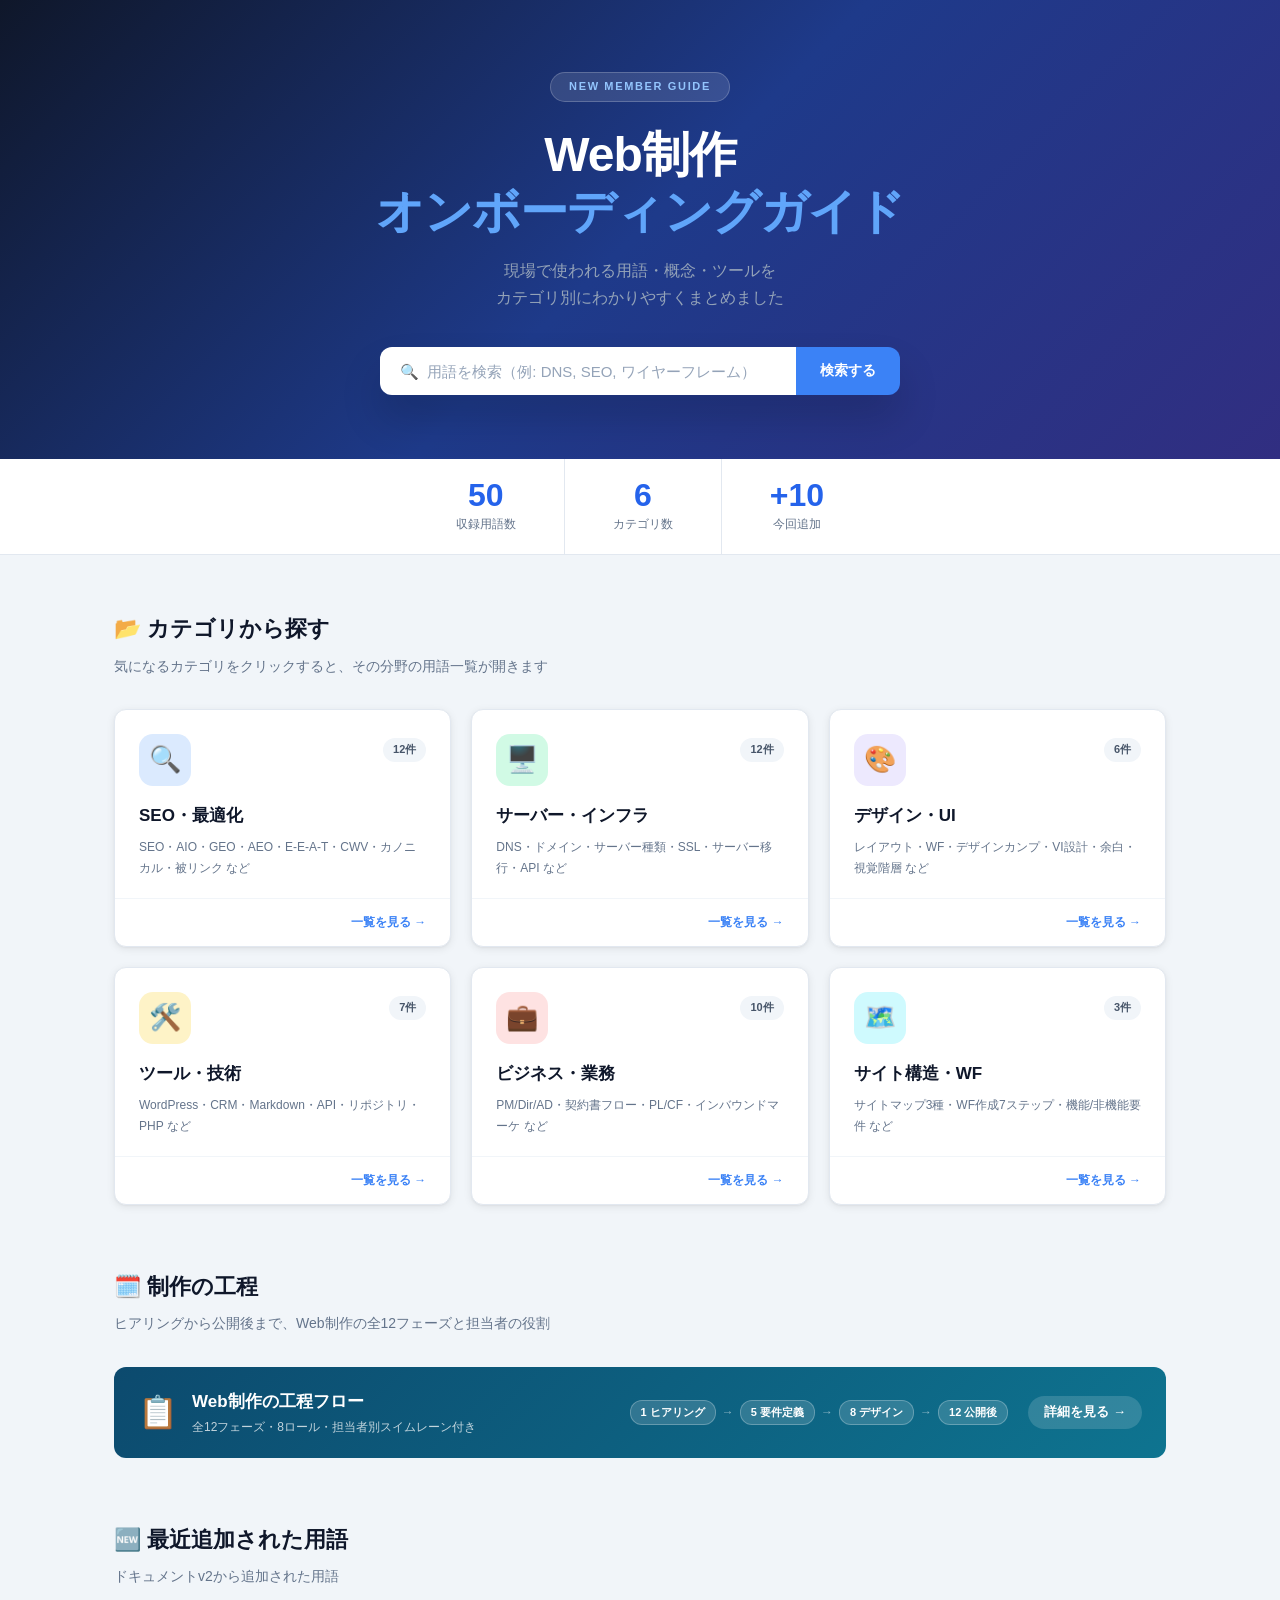
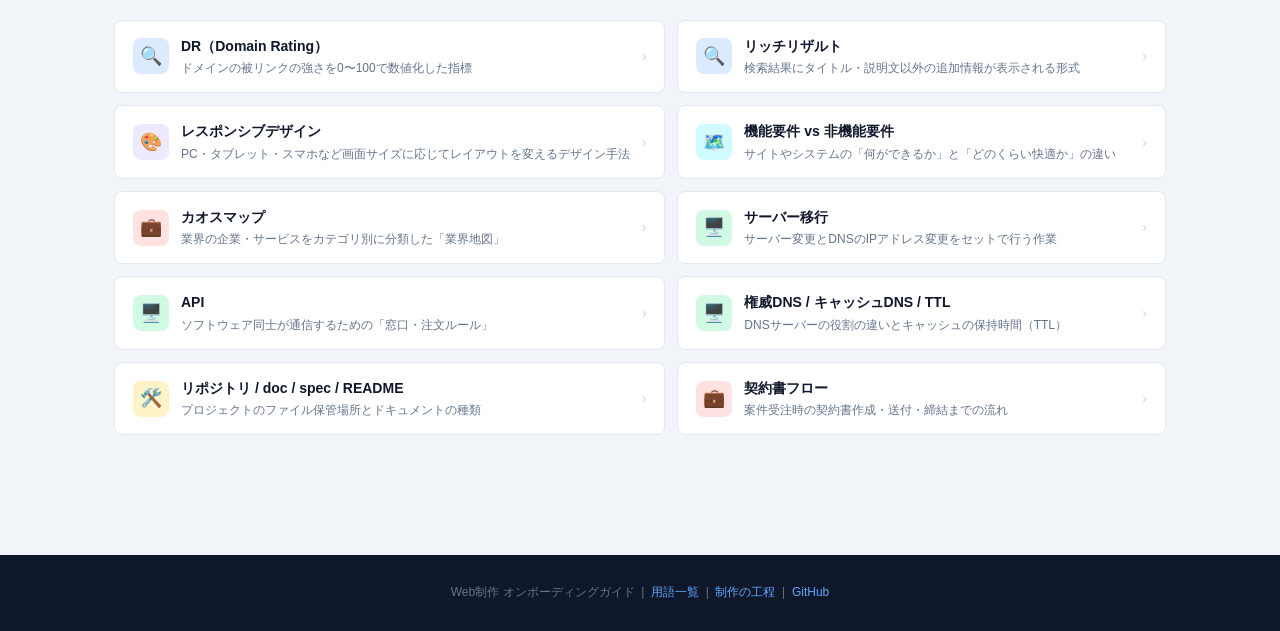
==== commit 9e24cad9: "Add Web制作の工程 page (process.html) - process.html: new page with 12-phase flow, swimlane table, phase " ====
--- a/index.html
+++ b/index.html
@@ -35,6 +35,31 @@
     <div class="cat-grid" id="catGrid"><!-- JS --></div>
   </div>
 
+  <!-- 制作の工程 -->
+  <div class="top-recent" style="margin-top:0;padding-top:0">
+    <h2 class="top-section-title">🗓️ 制作の工程</h2>
+    <p class="top-section-sub">ヒアリングから公開後まで、Web制作の全12フェーズと担当者の役割</p>
+    <a href="process.html" class="process-banner">
+      <div class="process-banner-left">
+        <div class="process-banner-icon">📋</div>
+        <div>
+          <div class="process-banner-title">Web制作の工程フロー</div>
+          <div class="process-banner-desc">全12フェーズ・8ロール・担当者別スイムレーン付き</div>
+        </div>
+      </div>
+      <div class="process-banner-phases">
+        <span class="proc-mini-badge">1 ヒアリング</span>
+        <span class="proc-mini-sep">→</span>
+        <span class="proc-mini-badge">5 要件定義</span>
+        <span class="proc-mini-sep">→</span>
+        <span class="proc-mini-badge">8 デザイン</span>
+        <span class="proc-mini-sep">→</span>
+        <span class="proc-mini-badge">12 公開後</span>
+      </div>
+      <span class="process-banner-link">詳細を見る →</span>
+    </a>
+  </div>
+
   <!-- 新着・追加用語 -->
   <div class="top-recent">
     <h2 class="top-section-title">🆕 最近追加された用語</h2>
@@ -48,6 +73,7 @@
 <footer class="top-footer">
   <p>Web制作 オンボーディングガイド &nbsp;|&nbsp;
     <a href="list.html">用語一覧</a> &nbsp;|&nbsp;
+    <a href="process.html">制作の工程</a> &nbsp;|&nbsp;
     <a href="https://github.com/nw-ikeda/onboarding-guide" target="_blank">GitHub</a>
   </p>
 </footer>
--- a/style.css
+++ b/style.css
@@ -618,3 +618,341 @@
 }
 .top-footer a { color: #60a5fa; text-decoration: none; }
 .top-footer a:hover { text-decoration: underline; }
+
+/* Process Banner (index.html) */
+.process-banner {
+  display: flex;
+  align-items: center;
+  gap: 20px;
+  background: linear-gradient(135deg, #0c4a6e, #0e7490);
+  border-radius: var(--radius);
+  padding: 20px 24px;
+  color: #fff;
+  text-decoration: none;
+  transition: filter 0.2s;
+  flex-wrap: wrap;
+}
+.process-banner:hover { filter: brightness(1.08); }
+.process-banner-left {
+  display: flex;
+  align-items: center;
+  gap: 14px;
+  flex: 1;
+}
+.process-banner-icon { font-size: 32px; }
+.process-banner-title { font-size: 17px; font-weight: 800; margin-bottom: 3px; }
+.process-banner-desc { font-size: 12px; color: rgba(255,255,255,0.75); }
+.process-banner-phases {
+  display: flex;
+  align-items: center;
+  gap: 6px;
+  flex-wrap: wrap;
+}
+.proc-mini-badge {
+  background: rgba(255,255,255,0.15);
+  border: 1px solid rgba(255,255,255,0.25);
+  border-radius: 12px;
+  padding: 3px 10px;
+  font-size: 11px;
+  font-weight: 600;
+  white-space: nowrap;
+}
+.proc-mini-sep { color: rgba(255,255,255,0.5); font-size: 12px; }
+.process-banner-link {
+  font-size: 13px;
+  font-weight: 600;
+  background: rgba(255,255,255,0.15);
+  padding: 6px 16px;
+  border-radius: 20px;
+  white-space: nowrap;
+}
+
+/* ============================================================
+   PROCESS PAGE (process.html)
+   ============================================================ */
+
+/* Hero */
+.proc-hero {
+  background: linear-gradient(135deg, #0c4a6e 0%, #0e7490 50%, #164e63 100%);
+  color: #fff;
+  padding: 48px 40px 40px;
+}
+.proc-hero-inner { max-width: 800px; }
+.proc-hero-badge {
+  display: inline-block;
+  background: rgba(255,255,255,0.15);
+  border: 1px solid rgba(255,255,255,0.3);
+  border-radius: 20px;
+  padding: 4px 14px;
+  font-size: 12px;
+  font-weight: 600;
+  letter-spacing: 1px;
+  margin-bottom: 12px;
+}
+.proc-hero-title { font-size: 32px; font-weight: 800; margin-bottom: 10px; }
+.proc-hero-sub { font-size: 14px; color: rgba(255,255,255,0.8); line-height: 1.7; margin-bottom: 28px; }
+.proc-hero-stats { display: flex; gap: 28px; }
+.proc-stat { text-align: center; }
+.proc-stat-num { display: block; font-size: 28px; font-weight: 800; color: #67e8f9; }
+.proc-stat-label { font-size: 11px; color: rgba(255,255,255,0.7); }
+
+/* Section */
+.proc-section { margin-bottom: 48px; }
+.proc-section-title {
+  font-size: 18px; font-weight: 700;
+  color: var(--gray-800);
+  margin-bottom: 20px;
+  padding-bottom: 10px;
+  border-bottom: 2px solid var(--gray-200);
+}
+
+/* Phase Timeline */
+.proc-timeline {
+  display: flex;
+  gap: 0;
+  overflow-x: auto;
+  padding-bottom: 8px;
+  flex-wrap: nowrap;
+}
+.proc-phase-arrow {
+  display: flex;
+  flex-direction: column;
+  align-items: center;
+  justify-content: center;
+  min-width: 80px;
+  padding: 10px 6px 10px 18px;
+  clip-path: polygon(0 0, calc(100% - 14px) 0, 100% 50%, calc(100% - 14px) 100%, 0 100%, 14px 50%);
+  color: #fff;
+  font-weight: 700;
+  text-align: center;
+  cursor: default;
+  flex-shrink: 0;
+}
+.proc-phase-arrow:first-child {
+  clip-path: polygon(0 0, calc(100% - 14px) 0, 100% 50%, calc(100% - 14px) 100%, 0 100%);
+  padding-left: 12px;
+}
+.proc-phase-arrow.last {
+  clip-path: polygon(0 0, 100% 0, 100% 100%, 0 100%, 14px 50%);
+}
+.proc-phase-num { font-size: 11px; opacity: 0.85; }
+.proc-phase-name { font-size: 10px; margin-top: 2px; line-height: 1.2; }
+
+/* Phase Colors */
+.phase-color-1  { background: #0284c7; }
+.phase-color-2  { background: #0369a1; }
+.phase-color-3  { background: #047857; }
+.phase-color-4  { background: #065f46; }
+.phase-color-5  { background: #7c3aed; }
+.phase-color-6  { background: #6d28d9; }
+.phase-color-7  { background: #b45309; }
+.phase-color-8  { background: #9d174d; }
+.phase-color-9  { background: #be123c; }
+.phase-color-10 { background: #0e7490; }
+.phase-color-11 { background: #0f766e; }
+.phase-color-12 { background: #374151; }
+
+.proc-flow-note {
+  margin-top: 12px;
+  font-size: 12px;
+  color: var(--gray-500);
+  padding: 8px 14px;
+  background: var(--gray-100);
+  border-radius: var(--radius-sm);
+  border-left: 3px solid var(--gray-300);
+}
+
+/* Swimlane */
+.swimlane-wrap {
+  overflow-x: auto;
+  border: 1px solid var(--gray-200);
+  border-radius: var(--radius);
+  background: #fff;
+  box-shadow: var(--shadow);
+}
+.swimlane-table {
+  border-collapse: collapse;
+  min-width: 900px;
+  width: 100%;
+  font-size: 11px;
+}
+.swim-role-col { width: 80px; min-width: 80px; background: var(--gray-800); }
+.swim-phase {
+  text-align: center;
+  color: #fff;
+  font-weight: 700;
+  font-size: 11px;
+  padding: 8px 4px;
+  line-height: 1.4;
+  border-right: 1px solid rgba(255,255,255,0.15);
+}
+.swim-phase span { font-size: 9px; font-weight: 400; display: block; opacity: 0.85; }
+.swim-row { border-bottom: 1px solid var(--gray-100); }
+.swim-row:last-child { border-bottom: none; }
+.swim-role {
+  padding: 8px 6px;
+  text-align: center;
+  background: var(--gray-800);
+  vertical-align: middle;
+  position: sticky;
+  left: 0;
+  z-index: 2;
+}
+.swimlane-table td {
+  padding: 6px 5px;
+  vertical-align: top;
+  border-right: 1px solid var(--gray-100);
+}
+.swimlane-table td:last-child { border-right: none; }
+.swim-task {
+  background: #dbeafe;
+  border-radius: 4px;
+  padding: 4px 6px;
+  line-height: 1.4;
+  color: #1e40af;
+  font-size: 10px;
+  border-left: 2px solid #3b82f6;
+}
+.swim-task.main {
+  background: #ede9fe;
+  color: #4c1d95;
+  border-left-color: #7c3aed;
+  font-weight: 600;
+}
+.swim-empty { background: var(--gray-50); }
+.swim-client .swim-task { background: #fef3c7; color: #78350f; border-left-color: #f59e0b; }
+
+/* Role Badges */
+.role-badge {
+  display: inline-block;
+  border-radius: 20px;
+  padding: 2px 8px;
+  font-size: 10px;
+  font-weight: 700;
+  white-space: nowrap;
+}
+.role-badge.client  { background: #fef3c7; color: #78350f; }
+.role-badge.planner { background: #dbeafe; color: #1e3a8a; }
+.role-badge.is      { background: #d1fae5; color: #064e3b; }
+.role-badge.pm      { background: #ede9fe; color: #3b0764; }
+.role-badge.dir     { background: #fee2e2; color: #7f1d1d; }
+.role-badge.ad      { background: #fce7f3; color: #831843; }
+.role-badge.des     { background: #f3e8ff; color: #4a044e; }
+.role-badge.eng     { background: #cffafe; color: #164e63; }
+
+.swimlane-legend {
+  display: flex;
+  gap: 16px;
+  padding: 10px 14px;
+  font-size: 11px;
+  color: var(--gray-500);
+  background: var(--gray-50);
+  border-top: 1px solid var(--gray-200);
+  border-radius: 0 0 var(--radius) var(--radius);
+}
+.swim-legend-item { display: flex; align-items: center; gap: 6px; }
+.swim-legend-box { display: inline-block; width: 14px; height: 14px; border-radius: 3px; }
+.swim-legend-box.main  { background: #ede9fe; border-left: 3px solid #7c3aed; }
+.swim-legend-box.sub   { background: #dbeafe; border-left: 3px solid #3b82f6; }
+.swim-legend-box.empty { background: var(--gray-100); }
+
+/* Phase Cards */
+.phase-cards { display: flex; flex-direction: column; gap: 8px; }
+.phase-card {
+  border-radius: var(--radius);
+  overflow: hidden;
+  box-shadow: var(--shadow-sm);
+  border: 1px solid var(--gray-200);
+}
+.phase-card-header {
+  display: flex;
+  align-items: center;
+  gap: 14px;
+  padding: 14px 20px;
+  color: #fff;
+  cursor: pointer;
+  user-select: none;
+}
+.phase-card-header:hover { filter: brightness(1.05); }
+.phase-card-num {
+  font-size: 11px;
+  font-weight: 700;
+  background: rgba(255,255,255,0.2);
+  padding: 2px 8px;
+  border-radius: 10px;
+  white-space: nowrap;
+}
+.phase-card-title { font-size: 15px; font-weight: 700; flex: 1; }
+.phase-card-roles { display: flex; gap: 6px; flex-wrap: wrap; }
+.phase-toggle {
+  font-size: 12px;
+  opacity: 0.8;
+  transition: transform 0.2s;
+  margin-left: 4px;
+}
+.phase-card-body {
+  background: #fff;
+  padding: 20px 24px;
+  display: none;
+}
+
+.phase-point {
+  display: flex;
+  gap: 14px;
+  background: var(--gray-50);
+  border-radius: var(--radius-sm);
+  padding: 14px 16px;
+  margin-bottom: 16px;
+  align-items: flex-start;
+  line-height: 1.6;
+  font-size: 14px;
+}
+.phase-point-icon { font-size: 22px; flex-shrink: 0; }
+
+.phase-output {
+  margin-bottom: 14px;
+}
+.phase-output-title {
+  font-size: 12px;
+  font-weight: 700;
+  color: var(--gray-600);
+  margin-bottom: 8px;
+  text-transform: uppercase;
+  letter-spacing: 0.5px;
+}
+.phase-output ul {
+  padding-left: 18px;
+  margin: 0;
+}
+.phase-output li {
+  font-size: 13px;
+  color: var(--gray-700);
+  margin-bottom: 4px;
+}
+
+.phase-detail {
+  border-top: 1px solid var(--gray-100);
+  padding-top: 14px;
+  font-size: 13px;
+  color: var(--gray-600);
+  line-height: 1.7;
+}
+.phase-detail p { margin-bottom: 8px; }
+.phase-detail p:last-child { margin-bottom: 0; }
+
+/* Summary */
+.proc-summary-grid {
+  display: grid;
+  grid-template-columns: repeat(3, 1fr);
+  gap: 16px;
+}
+.proc-summary-card {
+  background: #fff;
+  border-radius: var(--radius);
+  padding: 20px;
+  box-shadow: var(--shadow);
+  border: 1px solid var(--gray-200);
+}
+.proc-summary-icon { font-size: 28px; margin-bottom: 10px; }
+.proc-summary-title { font-size: 14px; font-weight: 700; color: var(--gray-800); margin-bottom: 8px; }
+.proc-summary-card p { font-size: 13px; color: var(--gray-600); line-height: 1.7; }
